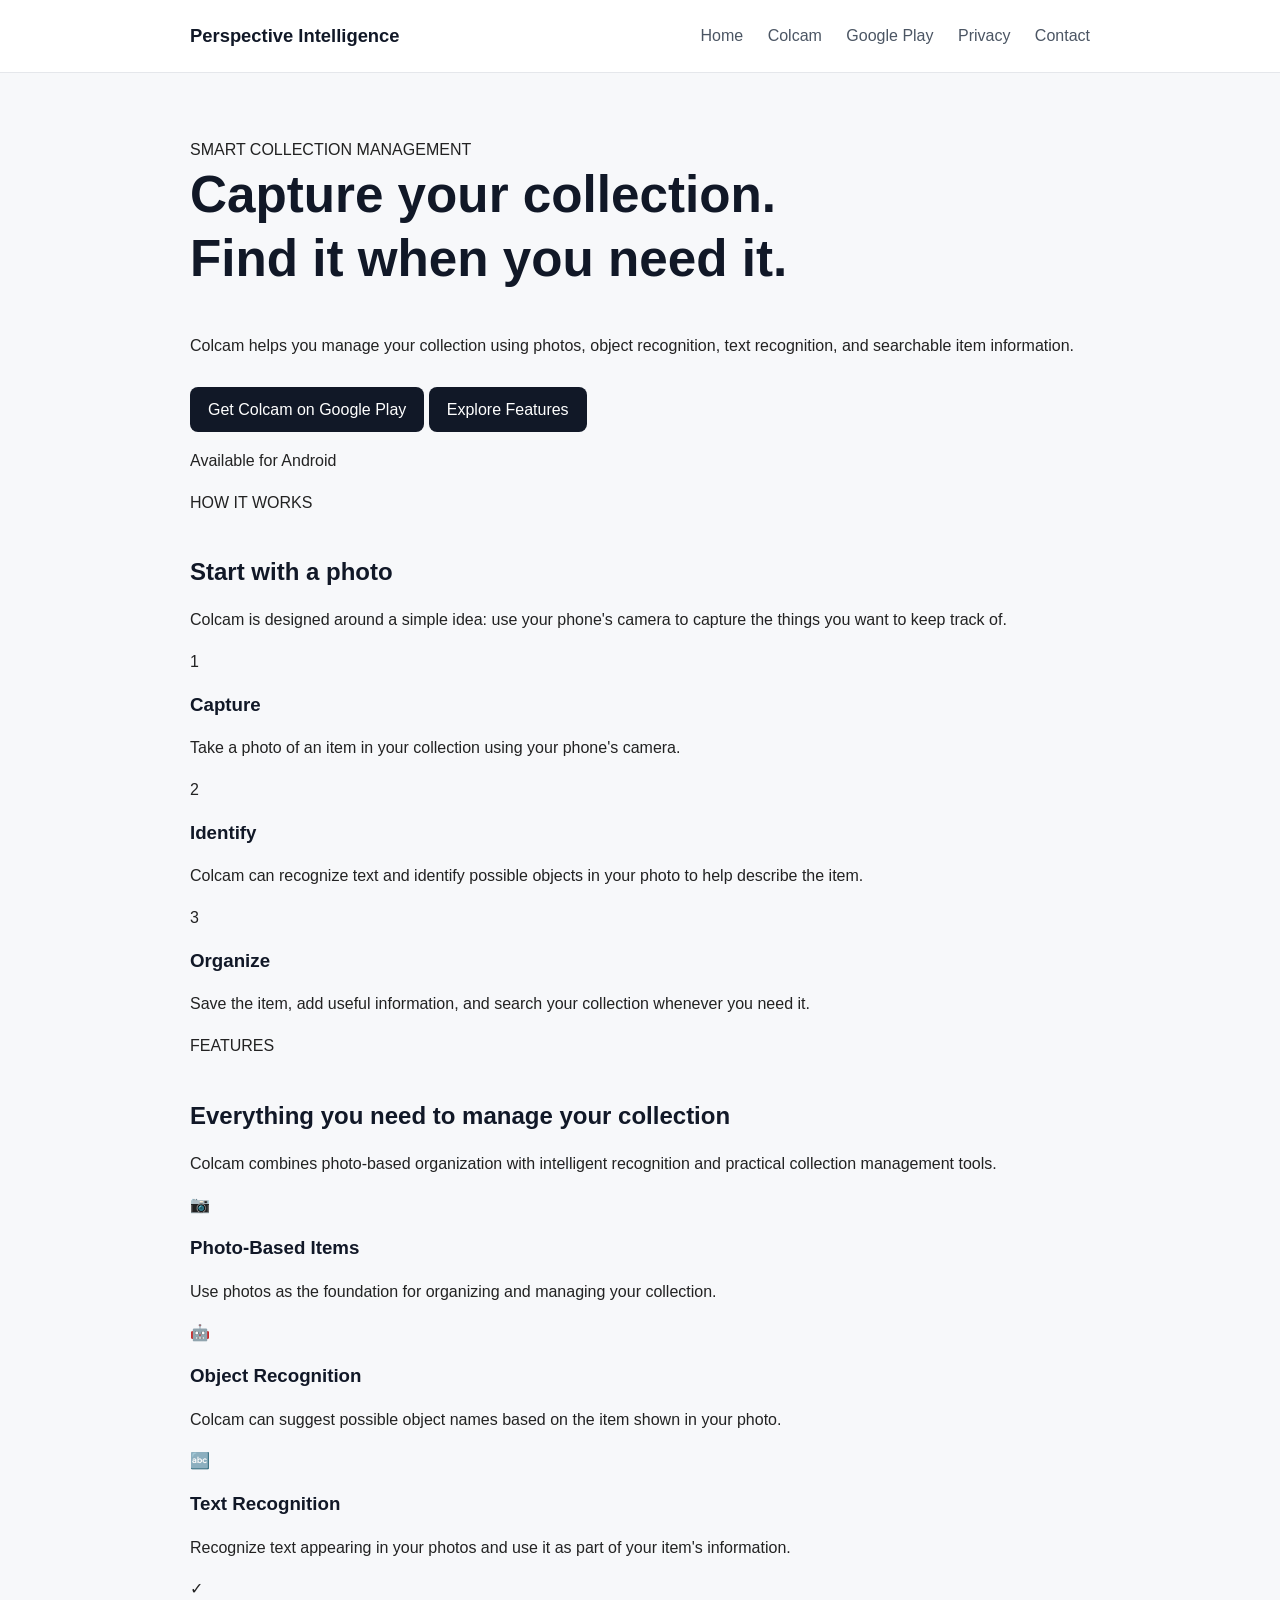
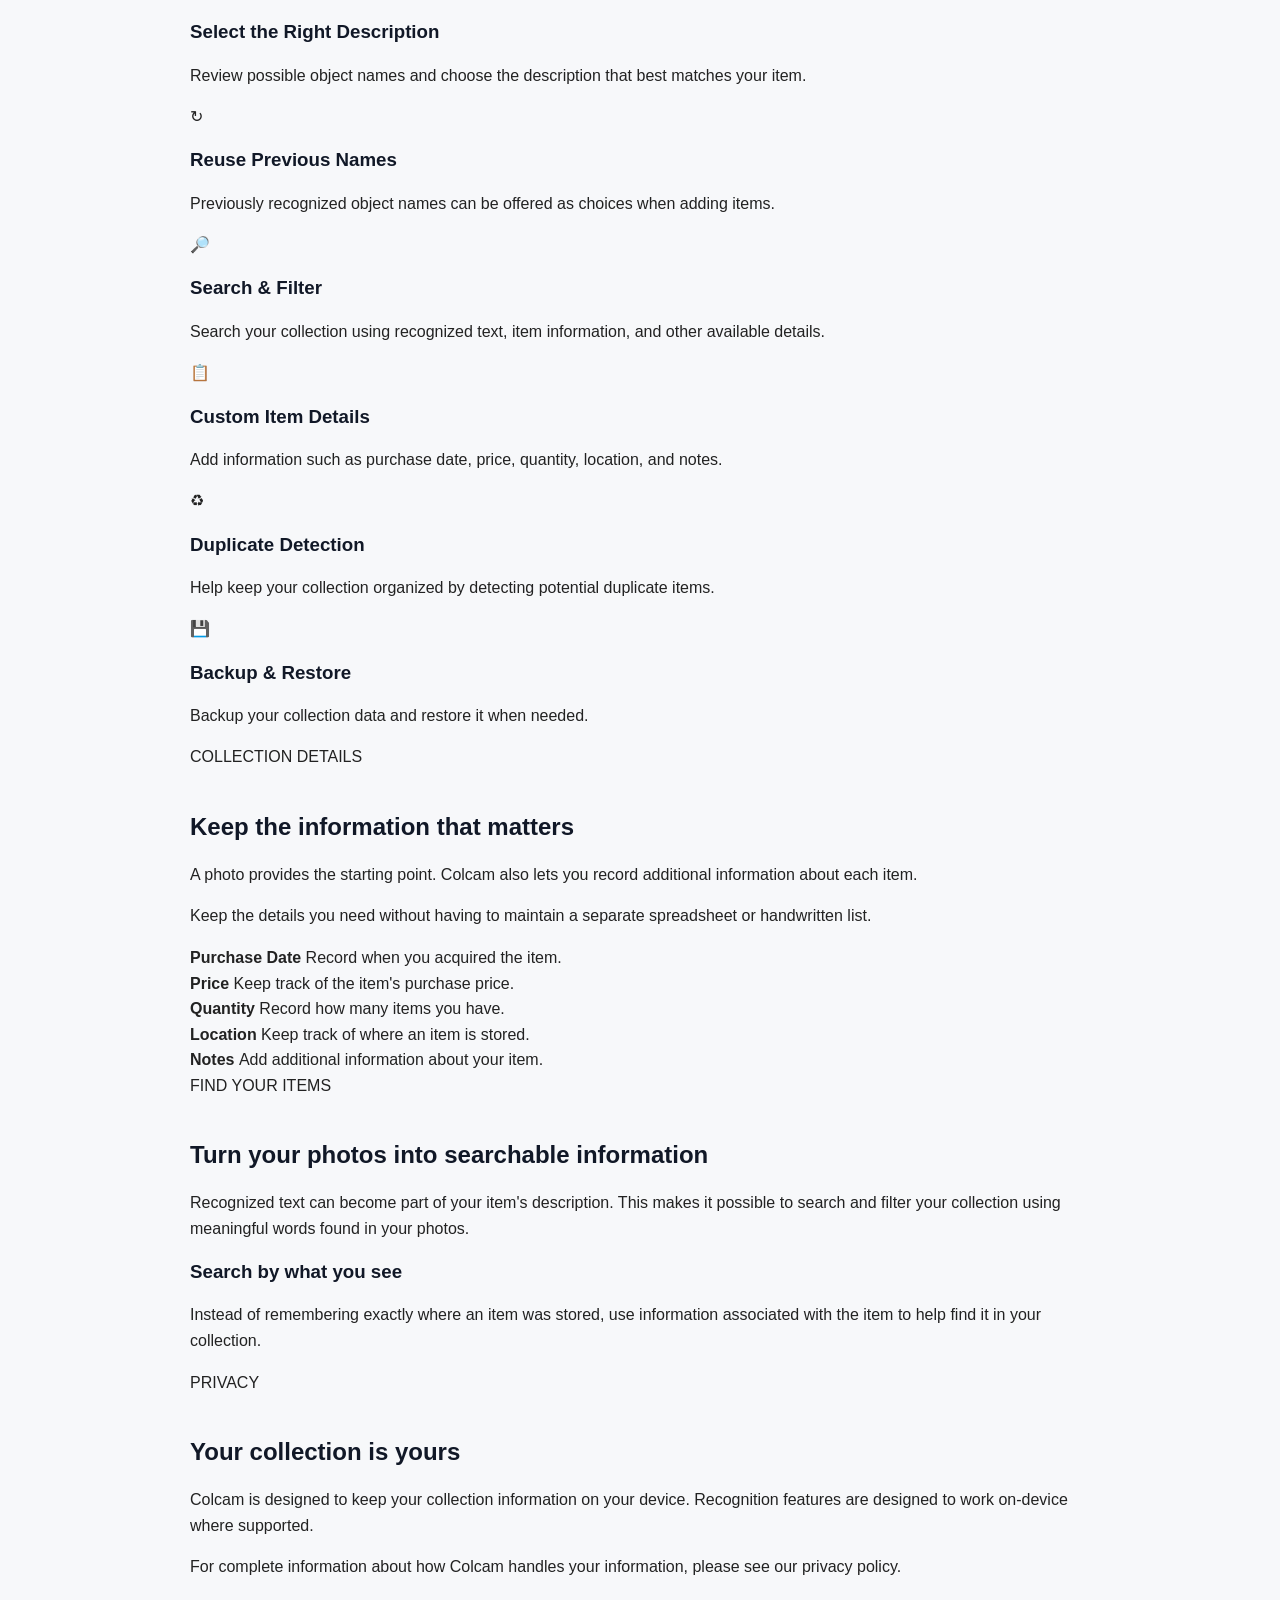
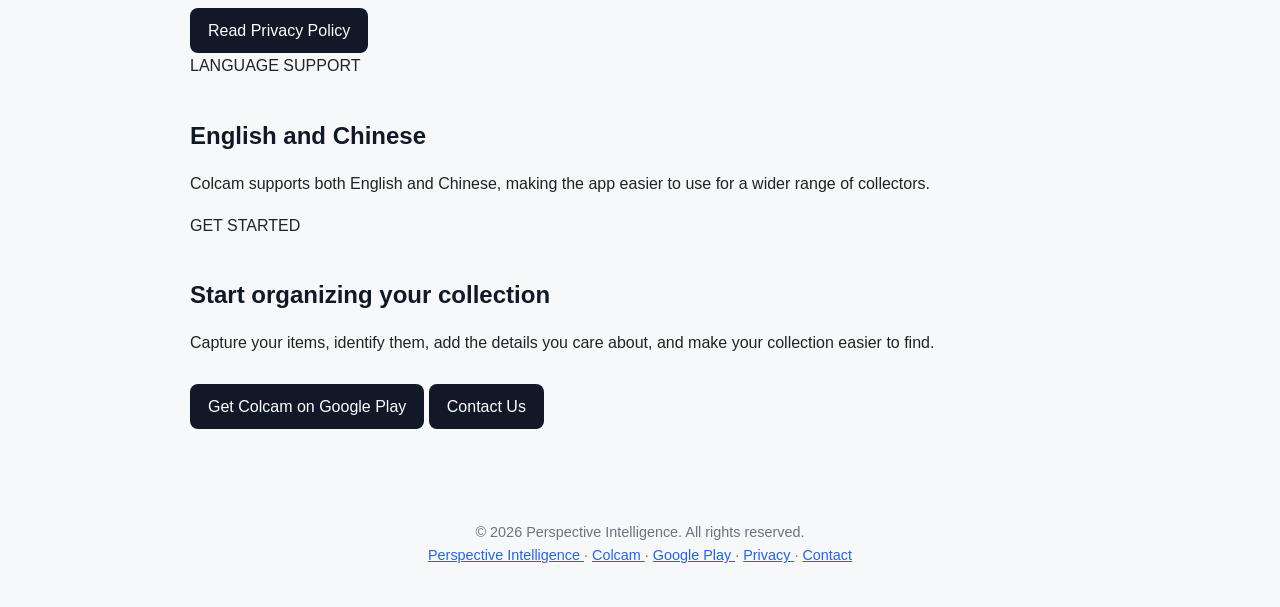
==== colcam.html @ 41403602 "Create colcam.html" ====
<!DOCTYPE html>
<html lang="en">
<head>
    <meta charset="UTF-8">
    <meta name="viewport" content="width=device-width, initial-scale=1.0">

    <meta name="description"
          content="Colcam is a smart collection management app that helps you capture, identify, organize, search, and manage items using photos.">

    <meta name="theme-color" content="#2563eb">

    <title>Colcam - Smart Collection Management</title>

    <link rel="stylesheet" href="style.css">
</head>

<body>

<header>
    <div class="container">

        <a class="logo" href="index.html">
            Perspective Intelligence
        </a>

        <nav>
            <a href="index.html">Home</a>

            <a href="colcam.html" class="active">
                Colcam
            </a>

            <a href="https://play.google.com/store/apps/details?id=com.pi.colcam"
               target="_blank"
               rel="noopener">
                Google Play
            </a>

            <a href="privacy.html">
                Privacy
            </a>

            <a href="mailto:zloongCompute@gmail.com">
                Contact
            </a>
        </nav>

    </div>
</header>


<main>

    <!-- =====================================================
         HERO
         ===================================================== -->

    <section class="colcam-hero">

        <div class="container">

            <span class="eyebrow">
                SMART COLLECTION MANAGEMENT
            </span>

            <h1>
                Capture your collection.<br>
                Find it when you need it.
            </h1>

            <p class="hero-text">
                Colcam helps you manage your collection using photos,
                object recognition, text recognition, and searchable
                item information.
            </p>

            <div class="hero-buttons">

                <a class="button"
                   href="https://play.google.com/store/apps/details?id=com.pi.colcam"
                   target="_blank"
                   rel="noopener">
                    Get Colcam on Google Play
                </a>

                <a class="button secondary"
                   href="#features">
                    Explore Features
                </a>

            </div>

            <p class="hero-note">
                Available for Android
            </p>

        </div>

    </section>


    <!-- =====================================================
         HOW IT WORKS
         ===================================================== -->

    <section class="section">

        <div class="container">

            <div class="section-heading">

                <span class="eyebrow">
                    HOW IT WORKS
                </span>

                <h2>
                    Start with a photo
                </h2>

                <p>
                    Colcam is designed around a simple idea:
                    use your phone's camera to capture the things
                    you want to keep track of.
                </p>

            </div>


            <div class="steps">

                <div class="feature-card">

                    <div class="feature-number">
                        1
                    </div>

                    <h3>
                        Capture
                    </h3>

                    <p>
                        Take a photo of an item in your collection
                        using your phone's camera.
                    </p>

                </div>


                <div class="feature-card">

                    <div class="feature-number">
                        2
                    </div>

                    <h3>
                        Identify
                    </h3>

                    <p>
                        Colcam can recognize text and identify possible
                        objects in your photo to help describe the item.
                    </p>

                </div>


                <div class="feature-card">

                    <div class="feature-number">
                        3
                    </div>

                    <h3>
                        Organize
                    </h3>

                    <p>
                        Save the item, add useful information, and
                        search your collection whenever you need it.
                    </p>

                </div>

            </div>

        </div>

    </section>


    <!-- =====================================================
         FEATURES
         ===================================================== -->

    <section class="section section-alt"
             id="features">

        <div class="container">

            <div class="section-heading">

                <span class="eyebrow">
                    FEATURES
                </span>

                <h2>
                    Everything you need to manage your collection
                </h2>

                <p>
                    Colcam combines photo-based organization with
                    intelligent recognition and practical collection
                    management tools.
                </p>

            </div>


            <div class="feature-grid">


                <div class="feature-card">

                    <div class="feature-icon">
                        📷
                    </div>

                    <h3>
                        Photo-Based Items
                    </h3>

                    <p>
                        Use photos as the foundation for organizing
                        and managing your collection.
                    </p>

                </div>


                <div class="feature-card">

                    <div class="feature-icon">
                        🤖
                    </div>

                    <h3>
                        Object Recognition
                    </h3>

                    <p>
                        Colcam can suggest possible object names
                        based on the item shown in your photo.
                    </p>

                </div>


                <div class="feature-card">

                    <div class="feature-icon">
                        🔤
                    </div>

                    <h3>
                        Text Recognition
                    </h3>

                    <p>
                        Recognize text appearing in your photos
                        and use it as part of your item's information.
                    </p>

                </div>


                <div class="feature-card">

                    <div class="feature-icon">
                        ✓
                    </div>

                    <h3>
                        Select the Right Description
                    </h3>

                    <p>
                        Review possible object names and choose the
                        description that best matches your item.
                    </p>

                </div>


                <div class="feature-card">

                    <div class="feature-icon">
                        ↻
                    </div>

                    <h3>
                        Reuse Previous Names
                    </h3>

                    <p>
                        Previously recognized object names can be
                        offered as choices when adding items.
                    </p>

                </div>


                <div class="feature-card">

                    <div class="feature-icon">
                        🔎
                    </div>

                    <h3>
                        Search & Filter
                    </h3>

                    <p>
                        Search your collection using recognized text,
                        item information, and other available details.
                    </p>

                </div>


                <div class="feature-card">

                    <div class="feature-icon">
                        📋
                    </div>

                    <h3>
                        Custom Item Details
                    </h3>

                    <p>
                        Add information such as purchase date,
                        price, quantity, location, and notes.
                    </p>

                </div>


                <div class="feature-card">

                    <div class="feature-icon">
                        ♻
                    </div>

                    <h3>
                        Duplicate Detection
                    </h3>

                    <p>
                        Help keep your collection organized by
                        detecting potential duplicate items.
                    </p>

                </div>


                <div class="feature-card">

                    <div class="feature-icon">
                        💾
                    </div>

                    <h3>
                        Backup & Restore
                    </h3>

                    <p>
                        Backup your collection data and restore it
                        when needed.
                    </p>

                </div>

            </div>

        </div>

    </section>


    <!-- =====================================================
         ITEM DETAILS
         ===================================================== -->

    <section class="section">

        <div class="container">

            <div class="details-layout">

                <div>

                    <span class="eyebrow">
                        COLLECTION DETAILS
                    </span>

                    <h2>
                        Keep the information that matters
                    </h2>

                    <p>
                        A photo provides the starting point.
                        Colcam also lets you record additional
                        information about each item.
                    </p>

                    <p>
                        Keep the details you need without having
                        to maintain a separate spreadsheet or
                        handwritten list.
                    </p>

                </div>


                <div class="details-list">


                    <div class="detail-item">

                        <strong>
                            Purchase Date
                        </strong>

                        <span>
                            Record when you acquired the item.
                        </span>

                    </div>


                    <div class="detail-item">

                        <strong>
                            Price
                        </strong>

                        <span>
                            Keep track of the item's purchase price.
                        </span>

                    </div>


                    <div class="detail-item">

                        <strong>
                            Quantity
                        </strong>

                        <span>
                            Record how many items you have.
                        </span>

                    </div>


                    <div class="detail-item">

                        <strong>
                            Location
                        </strong>

                        <span>
                            Keep track of where an item is stored.
                        </span>

                    </div>


                    <div class="detail-item">

                        <strong>
                            Notes
                        </strong>

                        <span>
                            Add additional information about your item.
                        </span>

                    </div>


                </div>

            </div>

        </div>

    </section>


    <!-- =====================================================
         SEARCH
         ===================================================== -->

    <section class="section section-alt">

        <div class="container">

            <div class="section-heading">

                <span class="eyebrow">
                    FIND YOUR ITEMS
                </span>

                <h2>
                    Turn your photos into searchable information
                </h2>

                <p>
                    Recognized text can become part of your item's
                    description. This makes it possible to search
                    and filter your collection using meaningful
                    words found in your photos.
                </p>

            </div>


            <div class="feature-card">

                <h3>
                    Search by what you see
                </h3>

                <p>
                    Instead of remembering exactly where an item
                    was stored, use information associated with
                    the item to help find it in your collection.
                </p>

            </div>

        </div>

    </section>


    <!-- =====================================================
         PRIVACY
         ===================================================== -->

    <section class="section">

        <div class="container">

            <div class="section-heading">

                <span class="eyebrow">
                    PRIVACY
                </span>

                <h2>
                    Your collection is yours
                </h2>

                <p>
                    Colcam is designed to keep your collection
                    information on your device. Recognition
                    features are designed to work on-device where
                    supported.
                </p>

                <p>
                    For complete information about how Colcam
                    handles your information, please see our
                    privacy policy.
                </p>

                <a class="button secondary"
                   href="privacy.html">
                    Read Privacy Policy
                </a>

            </div>

        </div>

    </section>


    <!-- =====================================================
         LANGUAGE SUPPORT
         ===================================================== -->

    <section class="section section-alt">

        <div class="container">

            <div class="section-heading">

                <span class="eyebrow">
                    LANGUAGE SUPPORT
                </span>

                <h2>
                    English and Chinese
                </h2>

                <p>
                    Colcam supports both English and Chinese,
                    making the app easier to use for a wider
                    range of collectors.
                </p>

            </div>

        </div>

    </section>


    <!-- =====================================================
         FINAL CTA
         ===================================================== -->

    <section class="cta">

        <div class="container">

            <span class="eyebrow">
                GET STARTED
            </span>

            <h2>
                Start organizing your collection
            </h2>

            <p>
                Capture your items, identify them, add the details
                you care about, and make your collection easier
                to find.
            </p>


            <div class="hero-buttons">

                <a class="button"
                   href="https://play.google.com/store/apps/details?id=com.pi.colcam"
                   target="_blank"
                   rel="noopener">
                    Get Colcam on Google Play
                </a>

                <a class="button secondary"
                   href="mailto:zloongCompute@gmail.com">
                    Contact Us
                </a>

            </div>

        </div>

    </section>

</main>


<footer>

    <div class="container">

        <div class="footer-content">

            <div>
                &copy; 2026 Perspective Intelligence.
                All rights reserved.
            </div>

            <div>

                <a href="index.html">
                    Perspective Intelligence
                </a>

                <span> · </span>

                <a href="colcam.html">
                    Colcam
                </a>

                <span> · </span>

                <a href="https://play.google.com/store/apps/details?id=com.pi.colcam"
                   target="_blank"
                   rel="noopener">
                    Google Play
                </a>

                <span> · </span>

                <a href="privacy.html">
                    Privacy
                </a>

                <span> · </span>

                <a href="mailto:zloongCompute@gmail.com">
                    Contact
                </a>

            </div>

        </div>

    </div>

</footer>

</body>
</html>
---- style.css ----
* {
  box-sizing: border-box;
}

body {
  margin: 0;
  font-family: -apple-system, BlinkMacSystemFont, "Segoe UI", Roboto, Arial, sans-serif;
  line-height: 1.6;
  color: #222;
  background: #f7f8fa;
}

.container {
  width: min(900px, calc(100% - 40px));
  margin: 0 auto;
}

header {
  background: #fff;
  border-bottom: 1px solid #e5e7eb;
}

header .container {
  min-height: 72px;
  display: flex;
  align-items: center;
  justify-content: space-between;
  gap: 20px;
}

.logo {
  color: #111827;
  font-weight: 700;
  text-decoration: none;
  font-size: 1.15rem;
}

nav a {
  color: #4b5563;
  text-decoration: none;
  margin-left: 20px;
}

nav a:hover {
  text-decoration: underline;
}

main {
  padding: 64px 0;
}

.hero {
  background: #fff;
  border-radius: 14px;
  padding: 48px;
  border: 1px solid #e5e7eb;
}

h1, h2, h3 {
  color: #111827;
  line-height: 1.25;
}

h1 {
  font-size: clamp(2rem, 5vw, 3.2rem);
  margin-top: 0;
}

h2 {
  margin-top: 42px;
}

.app-card {
  margin-top: 28px;
  padding: 28px;
  background: #f3f4f6;
  border-radius: 12px;
}

.button {
  display: inline-block;
  margin-top: 12px;
  padding: 10px 18px;
  border-radius: 8px;
  background: #111827;
  color: #fff;
  text-decoration: none;
}

.button:hover {
  opacity: 0.9;
}

footer {
  padding: 28px 0 40px;
  color: #6b7280;
  font-size: 0.9rem;
  text-align: center;
}

a {
  color: #2563eb;
}

ul {
  padding-left: 22px;
}

@media (max-width: 600px) {
  header .container {
    min-height: 64px;
  }

  nav a {
    margin-left: 12px;
  }

  .hero {
    padding: 28px 22px;
  }

  main {
    padding: 32px 0;
  }
}
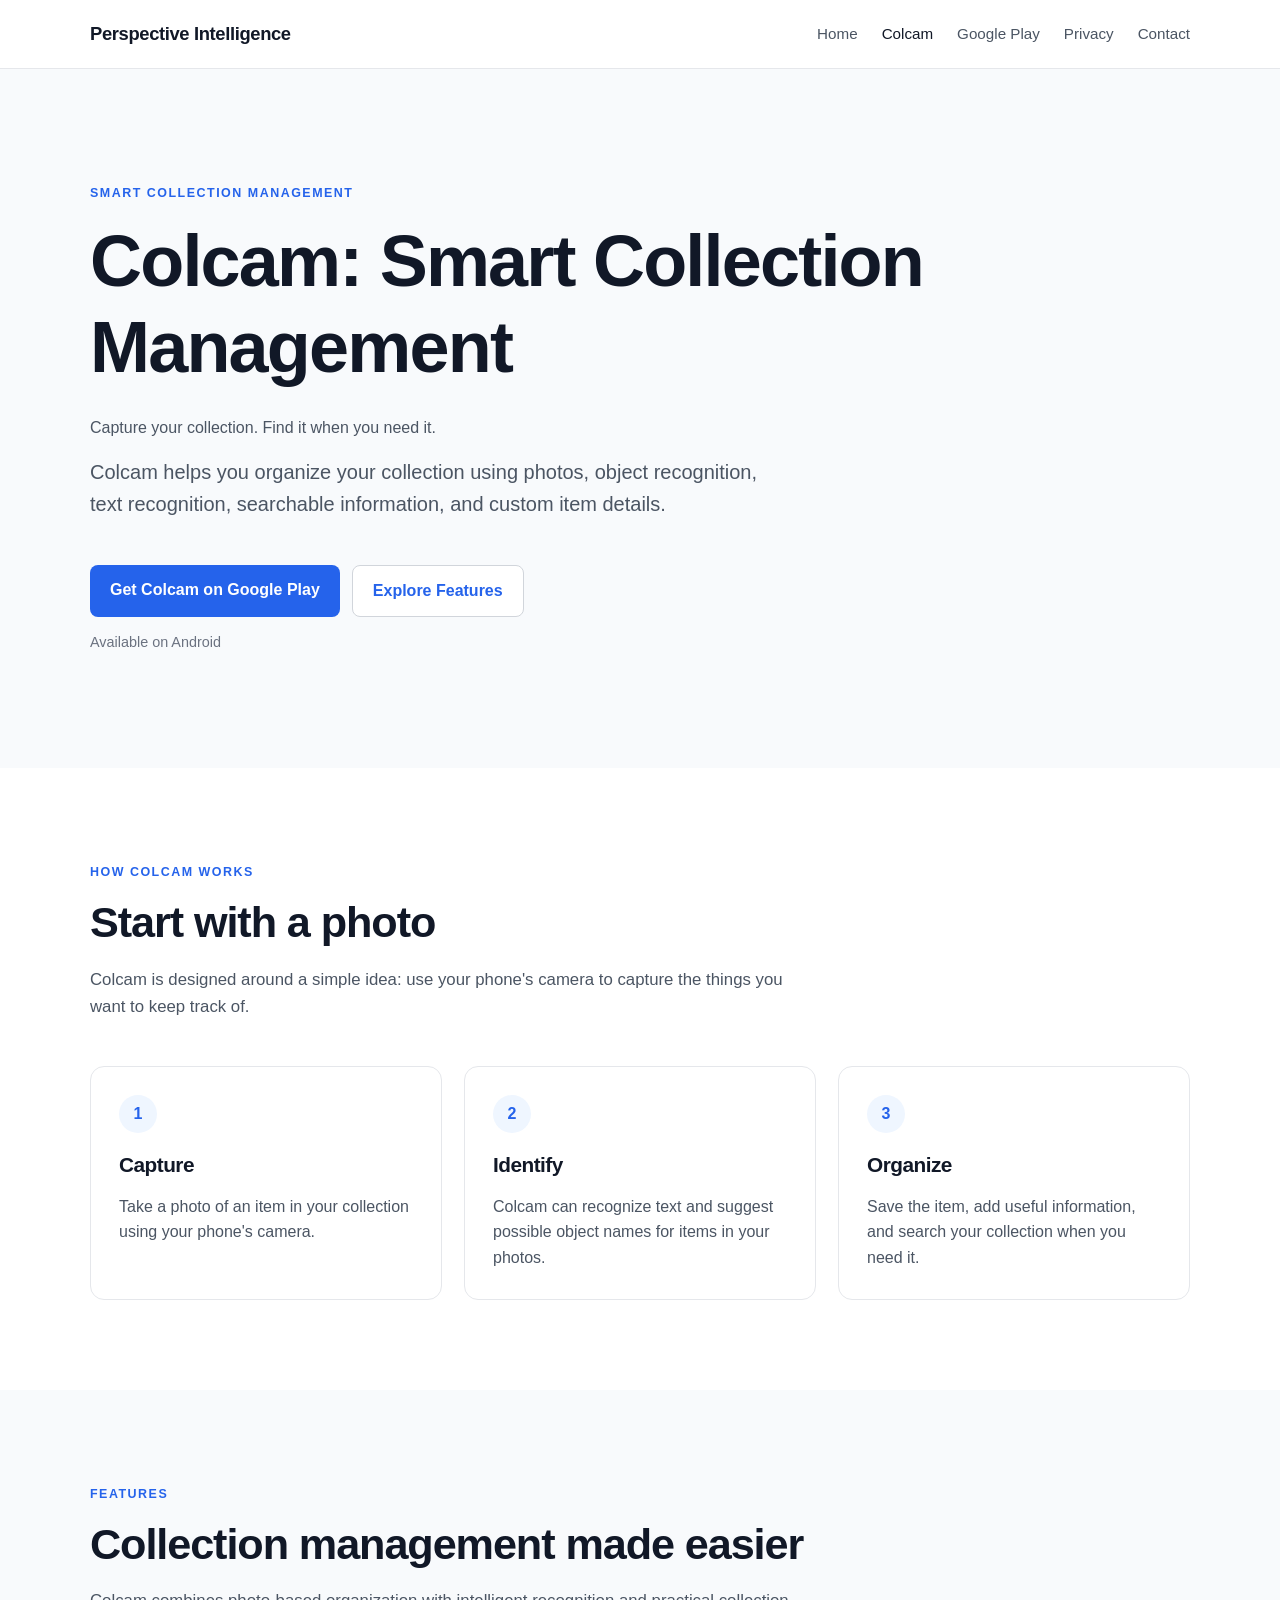
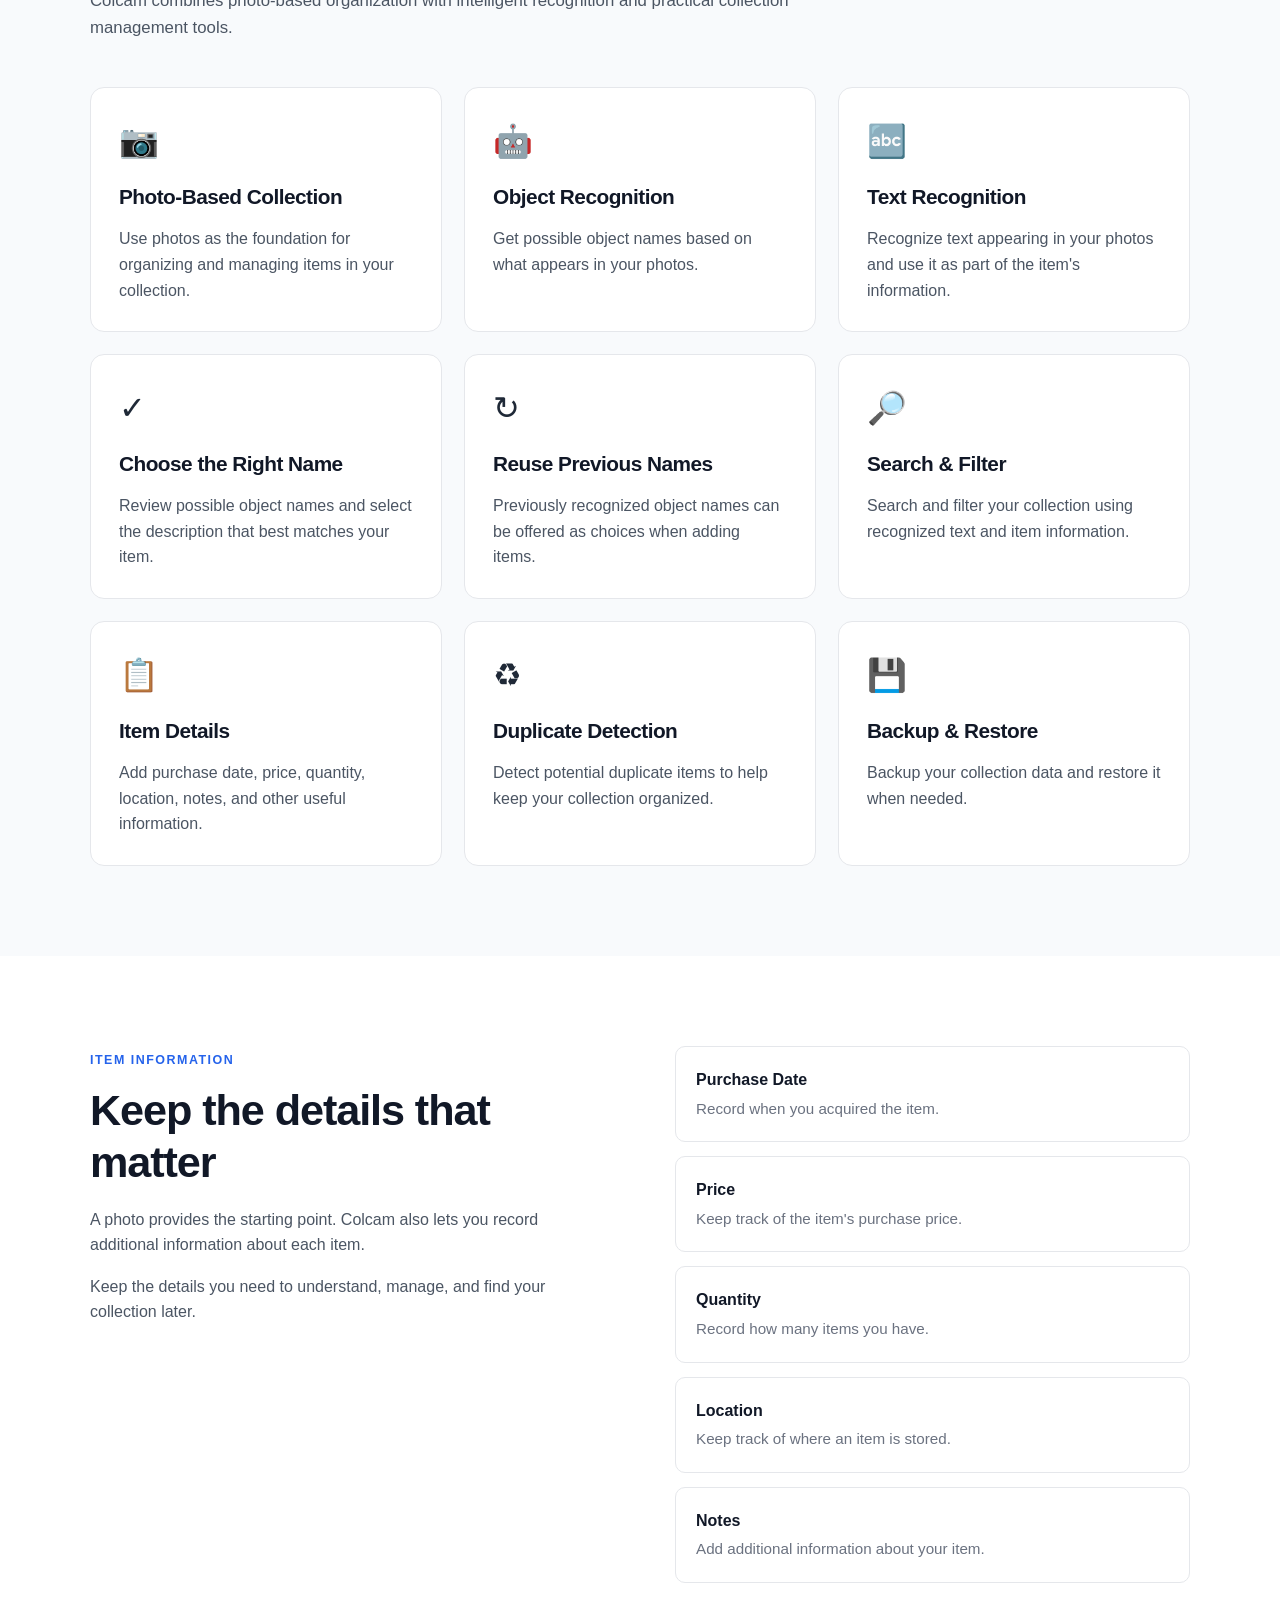
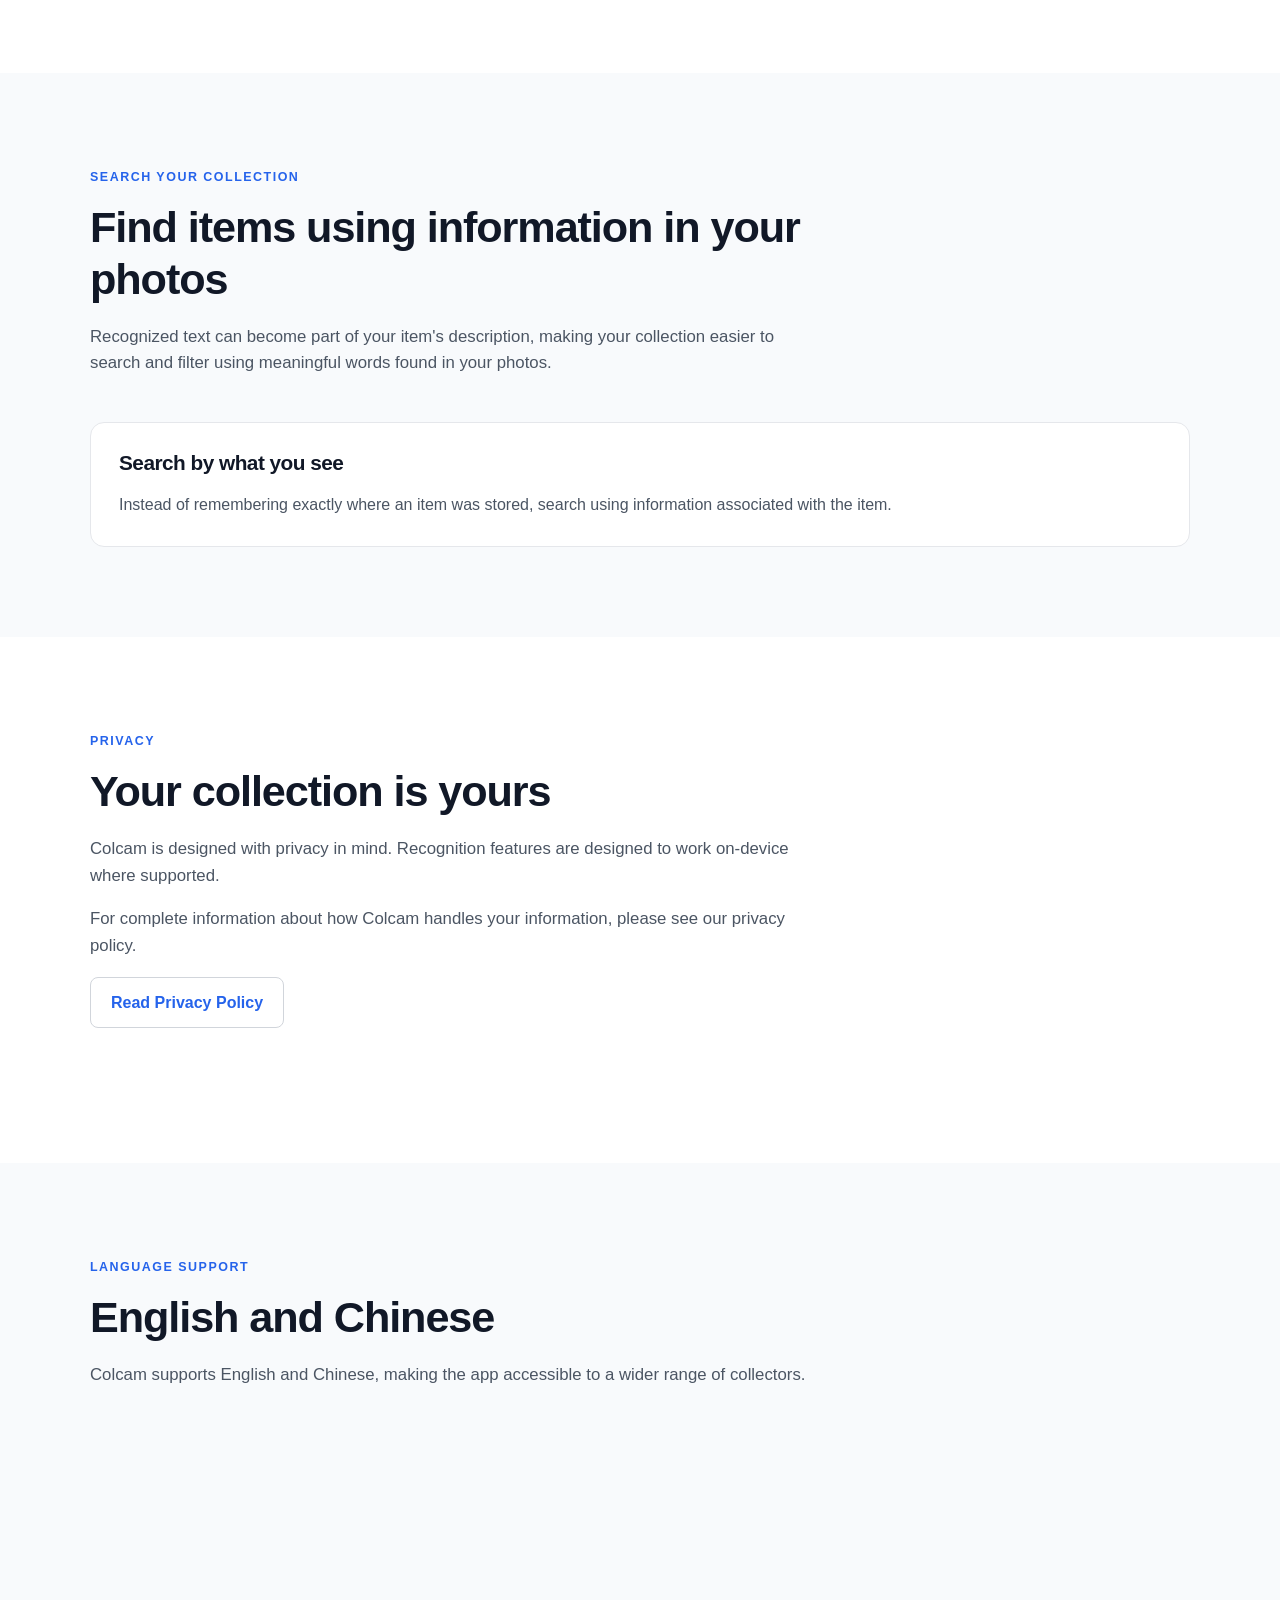
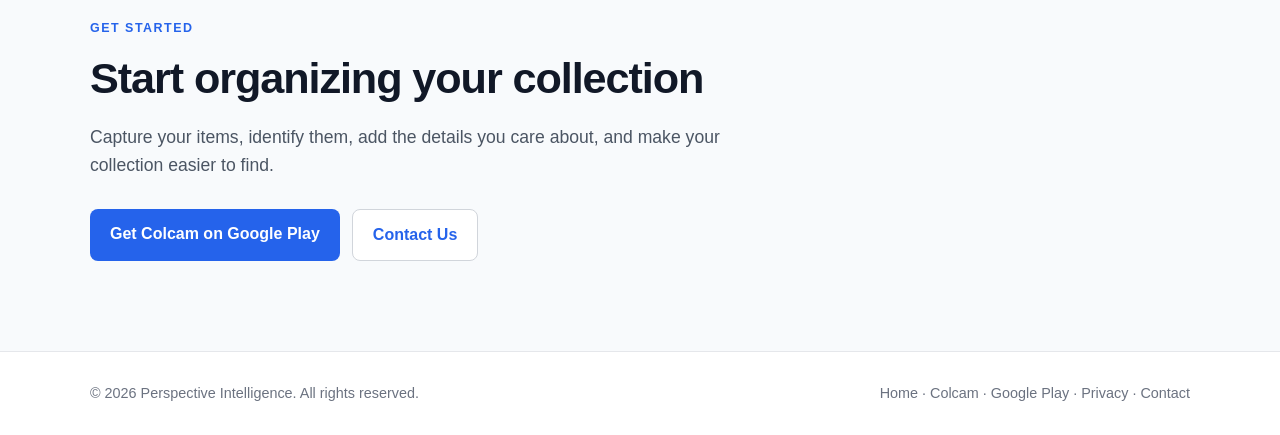
==== commit ee7e594d: "Update colcam.html for google search" ====
--- a/colcam.html
+++ b/colcam.html
@@ -2,16 +2,61 @@
 <html lang="en">
 <head>
     <meta charset="UTF-8">
-    <meta name="viewport" content="width=device-width, initial-scale=1.0">
+
+    <meta name="viewport"
+          content="width=device-width, initial-scale=1.0">
 
     <meta name="description"
-          content="Colcam is a smart collection management app that helps you capture, identify, organize, search, and manage items using photos.">
-
-    <meta name="theme-color" content="#2563eb">
-
-    <title>Colcam - Smart Collection Management</title>
-
-    <link rel="stylesheet" href="style.css">
+          content="Colcam is an Android collection management app that uses photos, object recognition, text recognition, search, and item details to help you organize your collection.">
+
+    <meta name="theme-color"
+          content="#2563eb">
+
+    <meta property="og:title"
+          content="Colcam - Smart Collection Management">
+
+    <meta property="og:description"
+          content="Organize your collection with photos, object recognition, text recognition, search, and custom item details.">
+
+    <meta property="og:type"
+          content="website">
+
+    <meta property="og:url"
+          content="https://picompute.github.io/colcam.html">
+
+    <meta property="og:image"
+          content="https://picompute.github.io/colcam-preview.png">
+
+    <title>Colcam - Collection Management App for Android</title>
+
+    <link rel="icon"
+          type="image/png"
+          href="favicon.png">
+
+    <link rel="stylesheet"
+          href="style.css">
+
+
+    <!-- Structured data -->
+
+    <script type="application/ld+json">
+    {
+        "@context": "https://schema.org",
+        "@type": "MobileApplication",
+        "name": "Colcam",
+        "operatingSystem": "Android",
+        "applicationCategory": "UtilitiesApplication",
+        "description": "Colcam is an Android collection management app that uses photos, object recognition, text recognition, search, and item details to help organize collections.",
+        "url": "https://picompute.github.io/colcam.html",
+        "downloadUrl": "https://play.google.com/store/apps/details?id=com.pi.colcam",
+        "author": {
+            "@type": "Organization",
+            "name": "Perspective Intelligence",
+            "url": "https://picompute.github.io/"
+        }
+    }
+    </script>
+
 </head>
 
 <body>
@@ -19,14 +64,19 @@
 <header>
     <div class="container">
 
-        <a class="logo" href="index.html">
+        <a class="logo"
+           href="index.html">
             Perspective Intelligence
         </a>
 
         <nav>
-            <a href="index.html">Home</a>
-
-            <a href="colcam.html" class="active">
+
+            <a href="index.html">
+                Home
+            </a>
+
+            <a href="colcam.html"
+               class="active">
                 Colcam
             </a>
 
@@ -43,6 +93,7 @@
             <a href="mailto:zloongCompute@gmail.com">
                 Contact
             </a>
+
         </nav>
 
     </div>
@@ -50,6 +101,7 @@
 
 
 <main>
+
 
     <!-- =====================================================
          HERO
@@ -64,14 +116,17 @@
             </span>
 
             <h1>
-                Capture your collection.<br>
-                Find it when you need it.
+                Colcam: Smart Collection Management
             </h1>
 
+            <p class="hero-tagline">
+                Capture your collection. Find it when you need it.
+            </p>
+
             <p class="hero-text">
-                Colcam helps you manage your collection using photos,
-                object recognition, text recognition, and searchable
-                item information.
+                Colcam helps you organize your collection using
+                photos, object recognition, text recognition,
+                searchable information, and custom item details.
             </p>
 
             <div class="hero-buttons">
@@ -91,7 +146,7 @@
             </div>
 
             <p class="hero-note">
-                Available for Android
+                Available on Android
             </p>
 
         </div>
@@ -110,7 +165,7 @@
             <div class="section-heading">
 
                 <span class="eyebrow">
-                    HOW IT WORKS
+                    HOW COLCAM WORKS
                 </span>
 
                 <h2>
@@ -157,8 +212,8 @@
                     </h3>
 
                     <p>
-                        Colcam can recognize text and identify possible
-                        objects in your photo to help describe the item.
+                        Colcam can recognize text and suggest
+                        possible object names for items in your photos.
                     </p>
 
                 </div>
@@ -175,8 +230,8 @@
                     </h3>
 
                     <p>
-                        Save the item, add useful information, and
-                        search your collection whenever you need it.
+                        Save the item, add useful information,
+                        and search your collection when you need it.
                     </p>
 
                 </div>
@@ -204,7 +259,7 @@
                 </span>
 
                 <h2>
-                    Everything you need to manage your collection
+                    Collection management made easier
                 </h2>
 
                 <p>
@@ -226,12 +281,12 @@
                     </div>
 
                     <h3>
-                        Photo-Based Items
+                        Photo-Based Collection
                     </h3>
 
                     <p>
                         Use photos as the foundation for organizing
-                        and managing your collection.
+                        and managing items in your collection.
                     </p>
 
                 </div>
@@ -248,8 +303,8 @@
                     </h3>
 
                     <p>
-                        Colcam can suggest possible object names
-                        based on the item shown in your photo.
+                        Get possible object names based on what
+                        appears in your photos.
                     </p>
 
                 </div>
@@ -267,7 +322,7 @@
 
                     <p>
                         Recognize text appearing in your photos
-                        and use it as part of your item's information.
+                        and use it as part of the item's information.
                     </p>
 
                 </div>
@@ -280,12 +335,12 @@
                     </div>
 
                     <h3>
-                        Select the Right Description
-                    </h3>
-
-                    <p>
-                        Review possible object names and choose the
-                        description that best matches your item.
+                        Choose the Right Name
+                    </h3>
+
+                    <p>
+                        Review possible object names and select
+                        the description that best matches your item.
                     </p>
 
                 </div>
@@ -320,8 +375,8 @@
                     </h3>
 
                     <p>
-                        Search your collection using recognized text,
-                        item information, and other available details.
+                        Search and filter your collection using
+                        recognized text and item information.
                     </p>
 
                 </div>
@@ -334,12 +389,12 @@
                     </div>
 
                     <h3>
-                        Custom Item Details
-                    </h3>
-
-                    <p>
-                        Add information such as purchase date,
-                        price, quantity, location, and notes.
+                        Item Details
+                    </h3>
+
+                    <p>
+                        Add purchase date, price, quantity,
+                        location, notes, and other useful information.
                     </p>
 
                 </div>
@@ -356,8 +411,8 @@
                     </h3>
 
                     <p>
-                        Help keep your collection organized by
-                        detecting potential duplicate items.
+                        Detect potential duplicate items to help
+                        keep your collection organized.
                     </p>
 
                 </div>
@@ -400,11 +455,11 @@
                 <div>
 
                     <span class="eyebrow">
-                        COLLECTION DETAILS
+                        ITEM INFORMATION
                     </span>
 
                     <h2>
-                        Keep the information that matters
+                        Keep the details that matter
                     </h2>
 
                     <p>
@@ -414,9 +469,8 @@
                     </p>
 
                     <p>
-                        Keep the details you need without having
-                        to maintain a separate spreadsheet or
-                        handwritten list.
+                        Keep the details you need to understand,
+                        manage, and find your collection later.
                     </p>
 
                 </div>
@@ -426,67 +480,42 @@
 
 
                     <div class="detail-item">
-
-                        <strong>
-                            Purchase Date
-                        </strong>
-
+                        <strong>Purchase Date</strong>
                         <span>
                             Record when you acquired the item.
                         </span>
-
                     </div>
 
 
                     <div class="detail-item">
-
-                        <strong>
-                            Price
-                        </strong>
-
+                        <strong>Price</strong>
                         <span>
                             Keep track of the item's purchase price.
                         </span>
-
                     </div>
 
 
                     <div class="detail-item">
-
-                        <strong>
-                            Quantity
-                        </strong>
-
+                        <strong>Quantity</strong>
                         <span>
                             Record how many items you have.
                         </span>
-
                     </div>
 
 
                     <div class="detail-item">
-
-                        <strong>
-                            Location
-                        </strong>
-
+                        <strong>Location</strong>
                         <span>
                             Keep track of where an item is stored.
                         </span>
-
                     </div>
 
 
                     <div class="detail-item">
-
-                        <strong>
-                            Notes
-                        </strong>
-
+                        <strong>Notes</strong>
                         <span>
                             Add additional information about your item.
                         </span>
-
                     </div>
 
 
@@ -510,18 +539,18 @@
             <div class="section-heading">
 
                 <span class="eyebrow">
-                    FIND YOUR ITEMS
+                    SEARCH YOUR COLLECTION
                 </span>
 
                 <h2>
-                    Turn your photos into searchable information
+                    Find items using information in your photos
                 </h2>
 
                 <p>
                     Recognized text can become part of your item's
-                    description. This makes it possible to search
-                    and filter your collection using meaningful
-                    words found in your photos.
+                    description, making your collection easier to
+                    search and filter using meaningful words found
+                    in your photos.
                 </p>
 
             </div>
@@ -535,8 +564,8 @@
 
                 <p>
                     Instead of remembering exactly where an item
-                    was stored, use information associated with
-                    the item to help find it in your collection.
+                    was stored, search using information associated
+                    with the item.
                 </p>
 
             </div>
@@ -565,10 +594,9 @@
                 </h2>
 
                 <p>
-                    Colcam is designed to keep your collection
-                    information on your device. Recognition
-                    features are designed to work on-device where
-                    supported.
+                    Colcam is designed with privacy in mind.
+                    Recognition features are designed to work
+                    on-device where supported.
                 </p>
 
                 <p>
@@ -608,8 +636,8 @@
                 </h2>
 
                 <p>
-                    Colcam supports both English and Chinese,
-                    making the app easier to use for a wider
+                    Colcam supports English and Chinese,
+                    making the app accessible to a wider
                     range of collectors.
                 </p>
 
@@ -621,7 +649,7 @@
 
 
     <!-- =====================================================
-         FINAL CTA
+         GET STARTED
          ===================================================== -->
 
     <section class="cta">
@@ -680,7 +708,7 @@
             <div>
 
                 <a href="index.html">
-                    Perspective Intelligence
+                    Home
                 </a>
 
                 <span> · </span>
--- a/style.css
+++ b/style.css
@@ -1,125 +1,440 @@
+/* =========================================================
+   Perspective Intelligence / Colcam
+   ========================================================= */
+
 * {
-  box-sizing: border-box;
+    box-sizing: border-box;
+}
+
+html {
+    scroll-behavior: smooth;
 }
 
 body {
-  margin: 0;
-  font-family: -apple-system, BlinkMacSystemFont, "Segoe UI", Roboto, Arial, sans-serif;
-  line-height: 1.6;
-  color: #222;
-  background: #f7f8fa;
+    margin: 0;
+    font-family: -apple-system, BlinkMacSystemFont, "Segoe UI",
+                 Roboto, Helvetica, Arial, sans-serif;
+    color: #1f2937;
+    background: #ffffff;
+    line-height: 1.6;
+}
+
+a {
+    color: #2563eb;
+    text-decoration: none;
+}
+
+a:hover {
+    text-decoration: underline;
 }
 
 .container {
-  width: min(900px, calc(100% - 40px));
-  margin: 0 auto;
-}
+    width: min(1100px, calc(100% - 40px));
+    margin: 0 auto;
+}
+
+
+/* =========================================================
+   Header
+   ========================================================= */
 
 header {
-  background: #fff;
-  border-bottom: 1px solid #e5e7eb;
+    background: #ffffff;
+    border-bottom: 1px solid #e5e7eb;
 }
 
 header .container {
-  min-height: 72px;
-  display: flex;
-  align-items: center;
-  justify-content: space-between;
-  gap: 20px;
+    min-height: 68px;
+    display: flex;
+    align-items: center;
+    justify-content: space-between;
+    gap: 30px;
 }
 
 .logo {
-  color: #111827;
-  font-weight: 700;
-  text-decoration: none;
-  font-size: 1.15rem;
+    color: #111827;
+    font-size: 1.15rem;
+    font-weight: 700;
+    letter-spacing: -0.02em;
+}
+
+.logo:hover {
+    text-decoration: none;
+}
+
+nav {
+    display: flex;
+    align-items: center;
+    gap: 24px;
 }
 
 nav a {
-  color: #4b5563;
-  text-decoration: none;
-  margin-left: 20px;
-}
-
-nav a:hover {
-  text-decoration: underline;
-}
-
-main {
-  padding: 64px 0;
-}
+    color: #4b5563;
+    font-size: 0.95rem;
+}
+
+nav a:hover,
+nav a.active {
+    color: #111827;
+    text-decoration: none;
+}
+
+
+/* =========================================================
+   General typography
+   ========================================================= */
+
+h1,
+h2,
+h3 {
+    color: #111827;
+    line-height: 1.2;
+    letter-spacing: -0.025em;
+}
+
+h1 {
+    font-size: clamp(2.5rem, 6vw, 4.5rem);
+    margin: 0 0 24px;
+}
+
+h2 {
+    font-size: clamp(1.8rem, 4vw, 2.7rem);
+    margin: 0 0 18px;
+}
+
+h3 {
+    font-size: 1.3rem;
+    margin: 0 0 10px;
+}
+
+p {
+    color: #4b5563;
+}
+
+.eyebrow {
+    display: inline-block;
+    margin-bottom: 14px;
+    font-size: 0.78rem;
+    font-weight: 700;
+    letter-spacing: 0.12em;
+    text-transform: uppercase;
+    color: #2563eb;
+}
+
+
+/* =========================================================
+   Buttons
+   ========================================================= */
+
+.button {
+    display: inline-block;
+    padding: 12px 20px;
+    border-radius: 8px;
+    background: #2563eb;
+    color: #ffffff;
+    font-weight: 600;
+    text-decoration: none;
+    transition: transform 0.15s ease,
+                box-shadow 0.15s ease;
+}
+
+.button:hover {
+    color: #ffffff;
+    text-decoration: none;
+    transform: translateY(-1px);
+    box-shadow: 0 5px 15px rgba(0, 0, 0, 0.12);
+}
+
+.button.secondary {
+    background: #ffffff;
+    color: #2563eb;
+    border: 1px solid #d1d5db;
+}
+
+
+/* =========================================================
+   Company homepage
+   ========================================================= */
 
 .hero {
-  background: #fff;
-  border-radius: 14px;
-  padding: 48px;
-  border: 1px solid #e5e7eb;
-}
-
-h1, h2, h3 {
-  color: #111827;
-  line-height: 1.25;
-}
-
-h1 {
-  font-size: clamp(2rem, 5vw, 3.2rem);
-  margin-top: 0;
-}
-
-h2 {
-  margin-top: 42px;
+    padding: 100px 0 90px;
+}
+
+.hero-text {
+    max-width: 720px;
+    font-size: 1.2rem;
+    margin: 0 0 45px;
 }
 
 .app-card {
-  margin-top: 28px;
-  padding: 28px;
-  background: #f3f4f6;
-  border-radius: 12px;
-}
-
-.button {
-  display: inline-block;
-  margin-top: 12px;
-  padding: 10px 18px;
-  border-radius: 8px;
-  background: #111827;
-  color: #fff;
-  text-decoration: none;
-}
-
-.button:hover {
-  opacity: 0.9;
-}
+    padding: 36px;
+    margin: 20px 0 70px;
+    border: 1px solid #e5e7eb;
+    border-radius: 16px;
+    background: #f8fafc;
+}
+
+.app-card p {
+    max-width: 750px;
+}
+
+.app-card .button {
+    margin-top: 12px;
+}
+
+.company-section {
+    max-width: 760px;
+    margin-bottom: 60px;
+}
+
+.company-section p {
+    font-size: 1.05rem;
+}
+
+
+/* =========================================================
+   Colcam hero
+   ========================================================= */
+
+.colcam-hero {
+    padding: 110px 0 100px;
+    background: #f8fafc;
+}
+
+.colcam-hero .hero-text {
+    max-width: 700px;
+    font-size: 1.25rem;
+}
+
+.hero-buttons {
+    display: flex;
+    flex-wrap: wrap;
+    gap: 12px;
+    margin-top: 30px;
+}
+
+.hero-note {
+    margin-top: 14px;
+    font-size: 0.9rem;
+    color: #6b7280;
+}
+
+/* =========================================================
+   Sections
+   ========================================================= */
+
+.section {
+    padding: 90px 0;
+}
+
+.section-alt {
+    background: #f8fafc;
+}
+
+.section-heading {
+    max-width: 720px;
+    margin-bottom: 45px;
+}
+
+.section-heading p {
+    font-size: 1.05rem;
+}
+
+
+/* =========================================================
+   Feature cards
+   ========================================================= */
+
+.steps {
+    display: grid;
+    grid-template-columns: repeat(3, 1fr);
+    gap: 22px;
+}
+
+.feature-grid {
+    display: grid;
+    grid-template-columns: repeat(3, 1fr);
+    gap: 22px;
+}
+
+.feature-card {
+    padding: 28px;
+    background: #ffffff;
+    border: 1px solid #e5e7eb;
+    border-radius: 14px;
+}
+
+.section-alt .feature-card {
+    background: #ffffff;
+}
+
+.feature-card p {
+    margin-bottom: 0;
+}
+
+.feature-number {
+    display: flex;
+    align-items: center;
+    justify-content: center;
+    width: 38px;
+    height: 38px;
+    margin-bottom: 20px;
+    border-radius: 50%;
+    background: #eff6ff;
+    color: #2563eb;
+    font-weight: 700;
+}
+
+.feature-icon {
+    font-size: 2rem;
+    margin-bottom: 18px;
+}
+
+
+/* =========================================================
+   Collection details
+   ========================================================= */
+
+.details-layout {
+    display: grid;
+    grid-template-columns: 1fr 1fr;
+    gap: 70px;
+    align-items: start;
+}
+
+.details-list {
+    display: flex;
+    flex-direction: column;
+    gap: 14px;
+}
+
+.detail-item {
+    padding: 20px;
+    border: 1px solid #e5e7eb;
+    border-radius: 10px;
+    background: #ffffff;
+}
+
+.detail-item strong {
+    display: block;
+    color: #111827;
+    margin-bottom: 3px;
+}
+
+.detail-item span {
+    color: #6b7280;
+    font-size: 0.95rem;
+}
+
+
+/* =========================================================
+   CTA
+   ========================================================= */
+
+
+.cta {
+    padding: 90px 0;
+    text-align: left;
+    background: #f8fafc;
+}
+
+.cta p {
+    max-width: 650px;
+    margin: 0;
+    font-size: 1.1rem;
+}
+
+
+/* =========================================================
+   Footer
+   ========================================================= */
 
 footer {
-  padding: 28px 0 40px;
-  color: #6b7280;
-  font-size: 0.9rem;
-  text-align: center;
-}
-
-a {
-  color: #2563eb;
-}
-
-ul {
-  padding-left: 22px;
-}
-
-@media (max-width: 600px) {
-  header .container {
-    min-height: 64px;
-  }
-
-  nav a {
-    margin-left: 12px;
-  }
-
-  .hero {
-    padding: 28px 22px;
-  }
-
-  main {
-    padding: 32px 0;
-  }
-}
+    border-top: 1px solid #e5e7eb;
+    padding: 30px 0;
+    font-size: 0.9rem;
+    color: #6b7280;
+}
+
+.footer-content {
+    display: flex;
+    justify-content: space-between;
+    gap: 20px;
+    flex-wrap: wrap;
+}
+
+footer a {
+    color: #6b7280;
+}
+
+
+/* =========================================================
+   Mobile
+   ========================================================= */
+
+@media (max-width: 800px) {
+
+    header .container {
+        padding: 15px 0;
+        align-items: flex-start;
+        flex-direction: column;
+        gap: 12px;
+    }
+
+    nav {
+        width: 100%;
+        gap: 16px;
+        flex-wrap: wrap;
+    }
+
+    .hero {
+        padding: 70px 0 60px;
+    }
+
+    .colcam-hero {
+        padding: 75px 0 70px;
+    }
+
+    .section {
+        padding: 65px 0;
+    }
+
+    .steps,
+    .feature-grid {
+        grid-template-columns: 1fr;
+    }
+
+    .details-layout {
+        grid-template-columns: 1fr;
+        gap: 40px;
+    }
+}
+
+
+@media (max-width: 500px) {
+
+    .container {
+        width: min(100% - 28px, 1100px);
+    }
+
+    h1 {
+        font-size: 2.6rem;
+    }
+
+    .hero-text {
+        font-size: 1.05rem;
+    }
+
+    .app-card {
+        padding: 25px;
+    }
+
+    .button {
+        width: 100%;
+        text-align: center;
+    }
+
+    .hero-buttons {
+        flex-direction: column;
+    }
+}
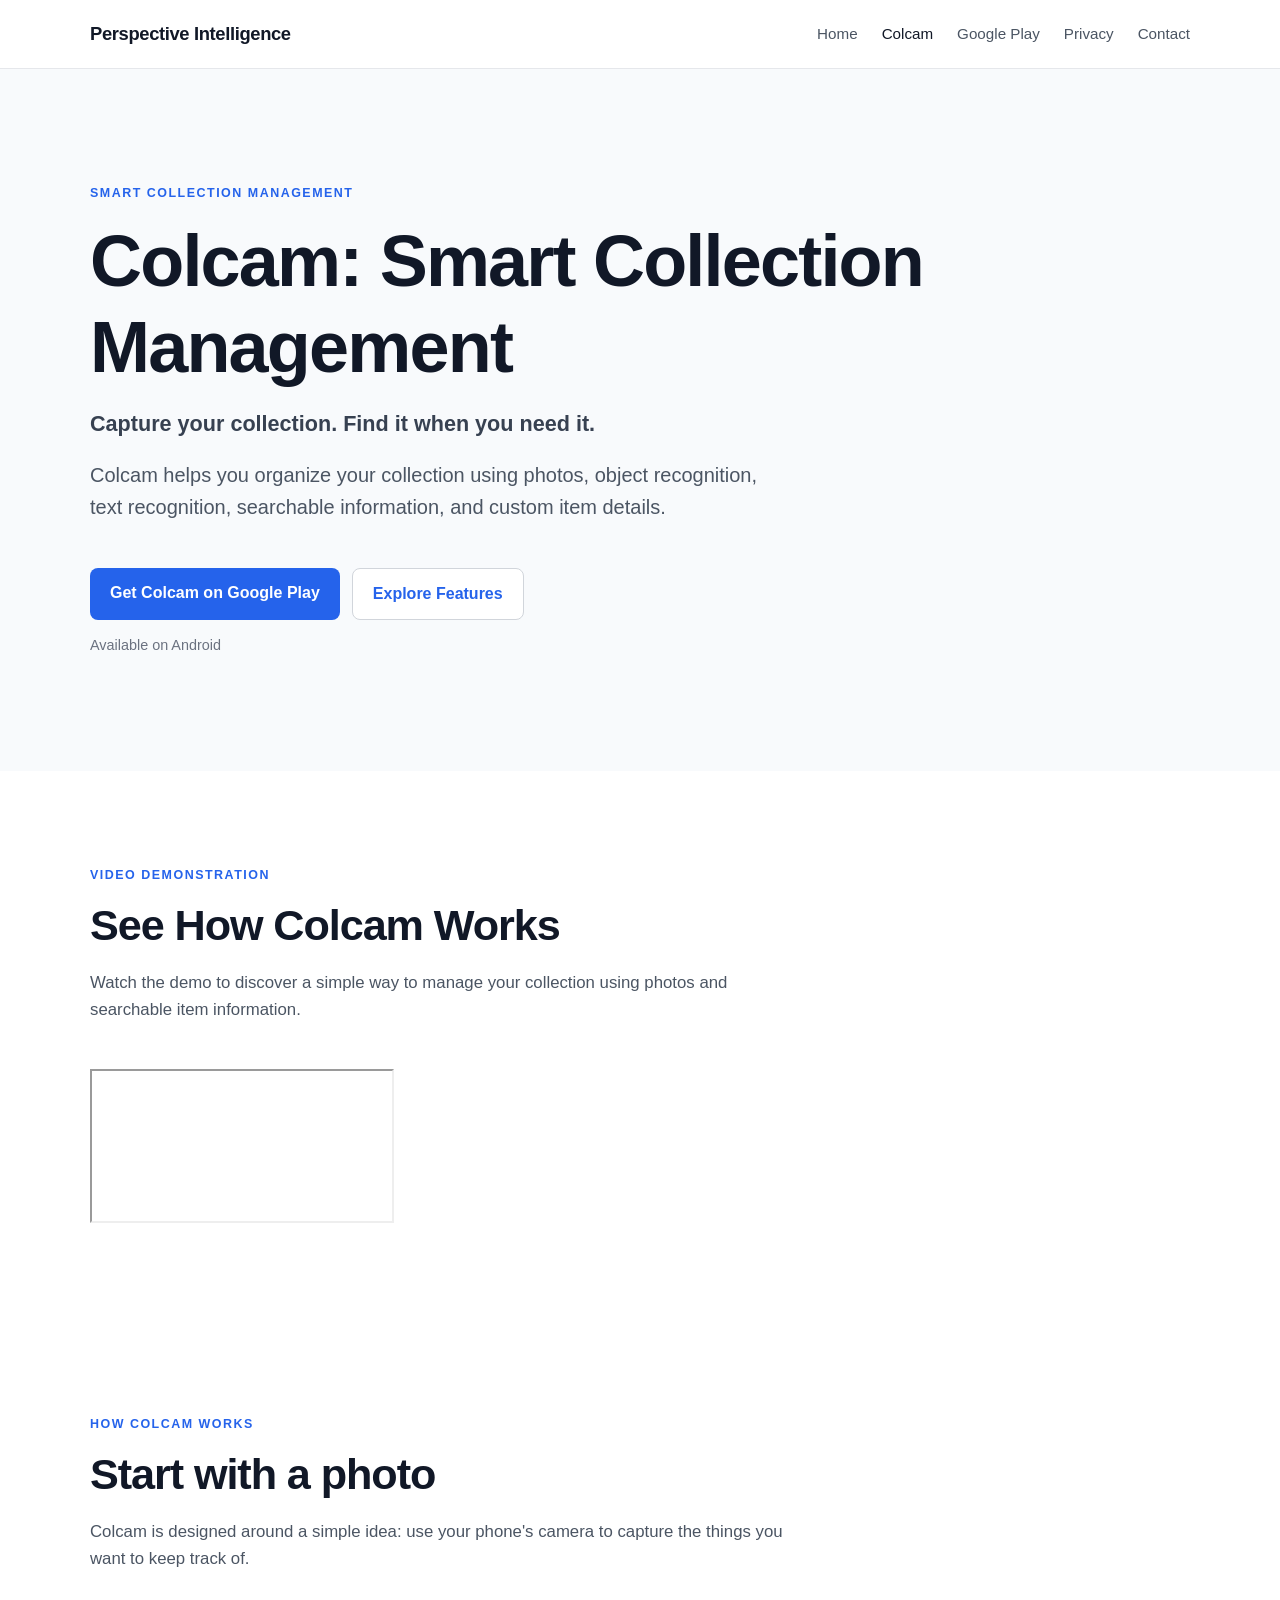
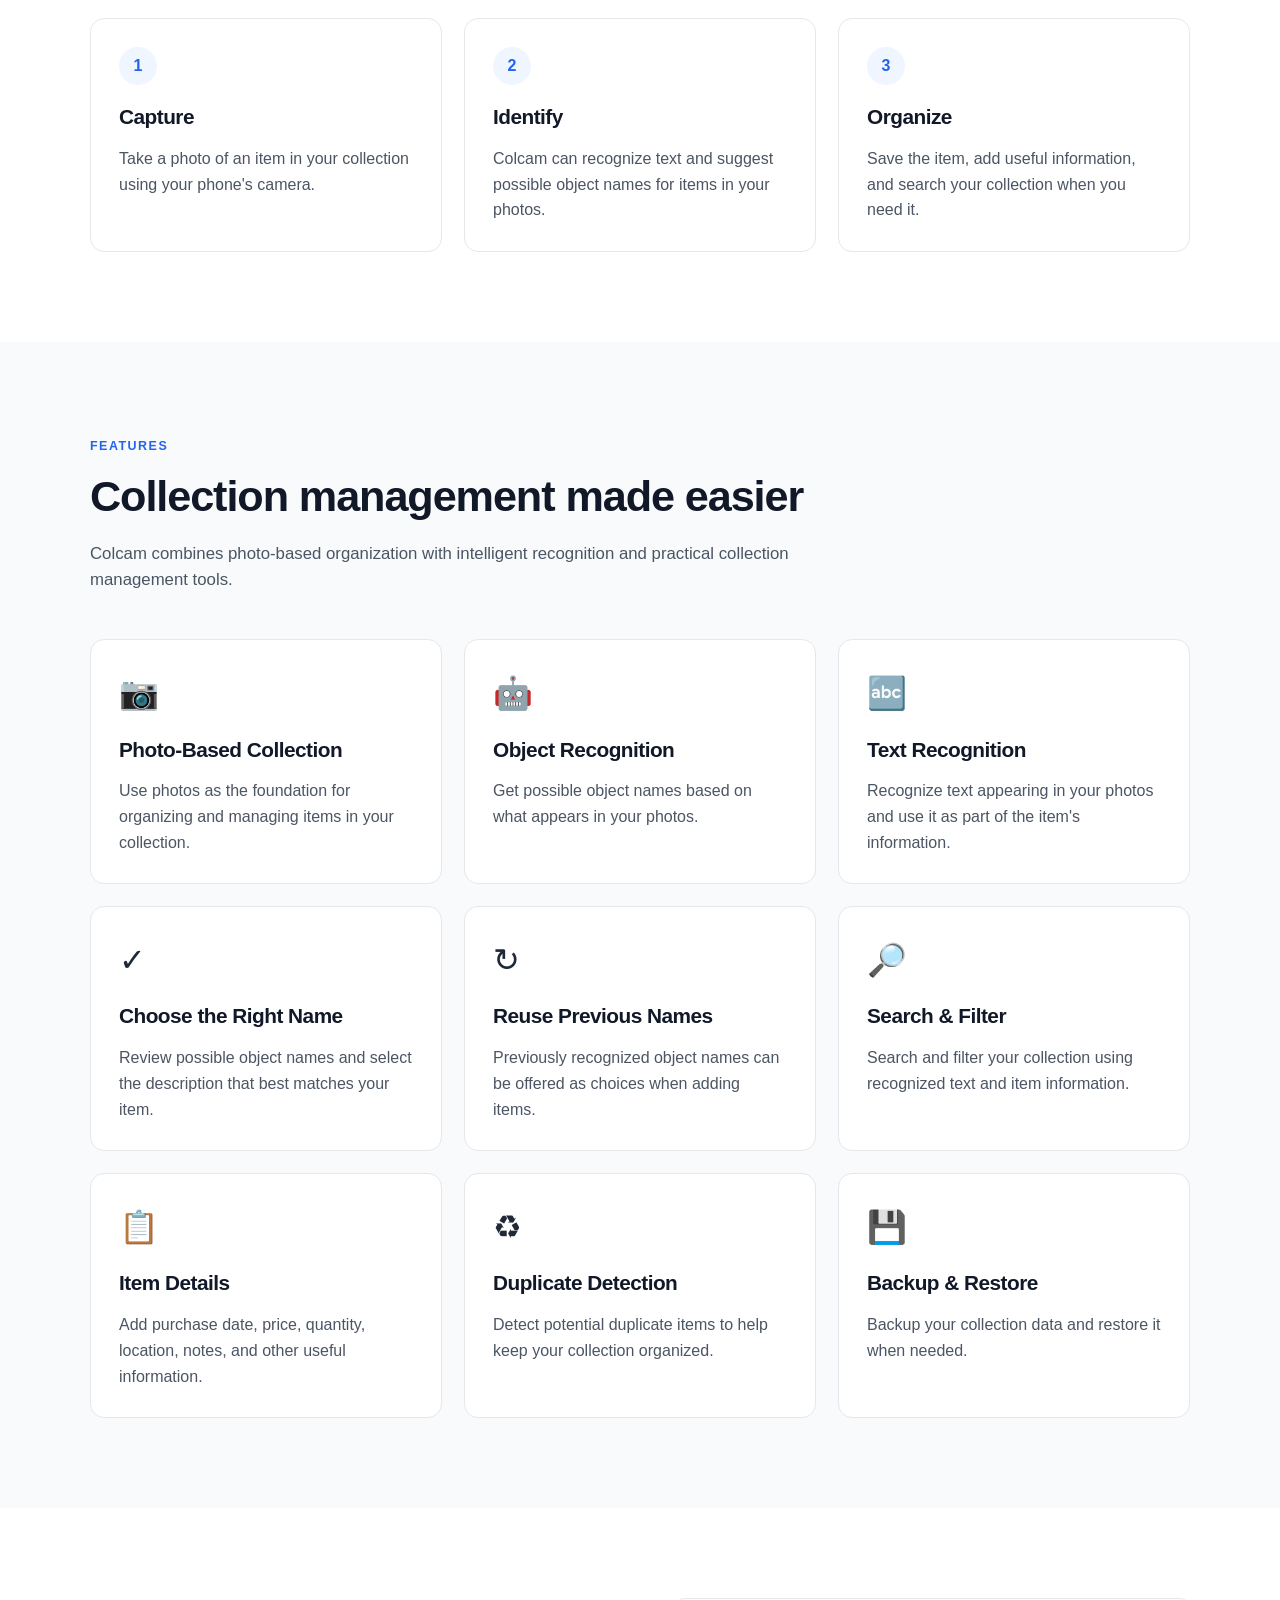
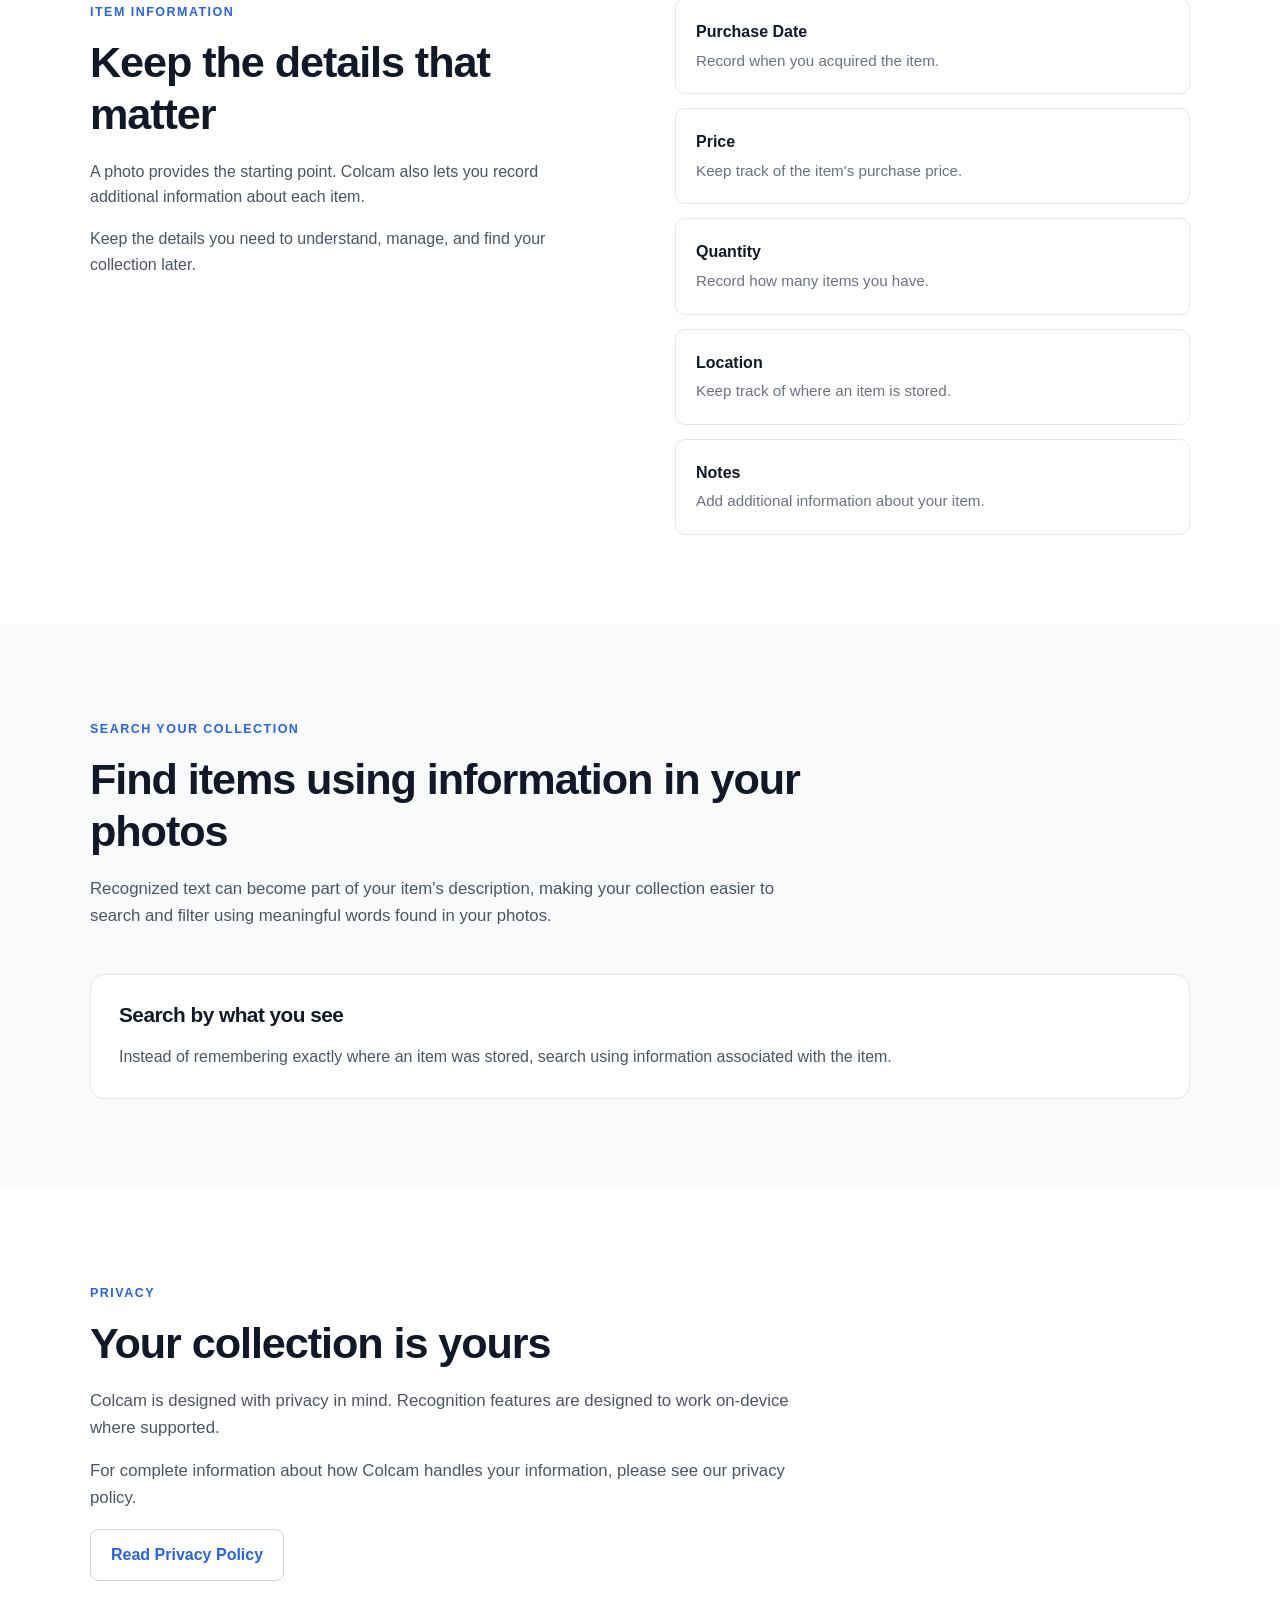
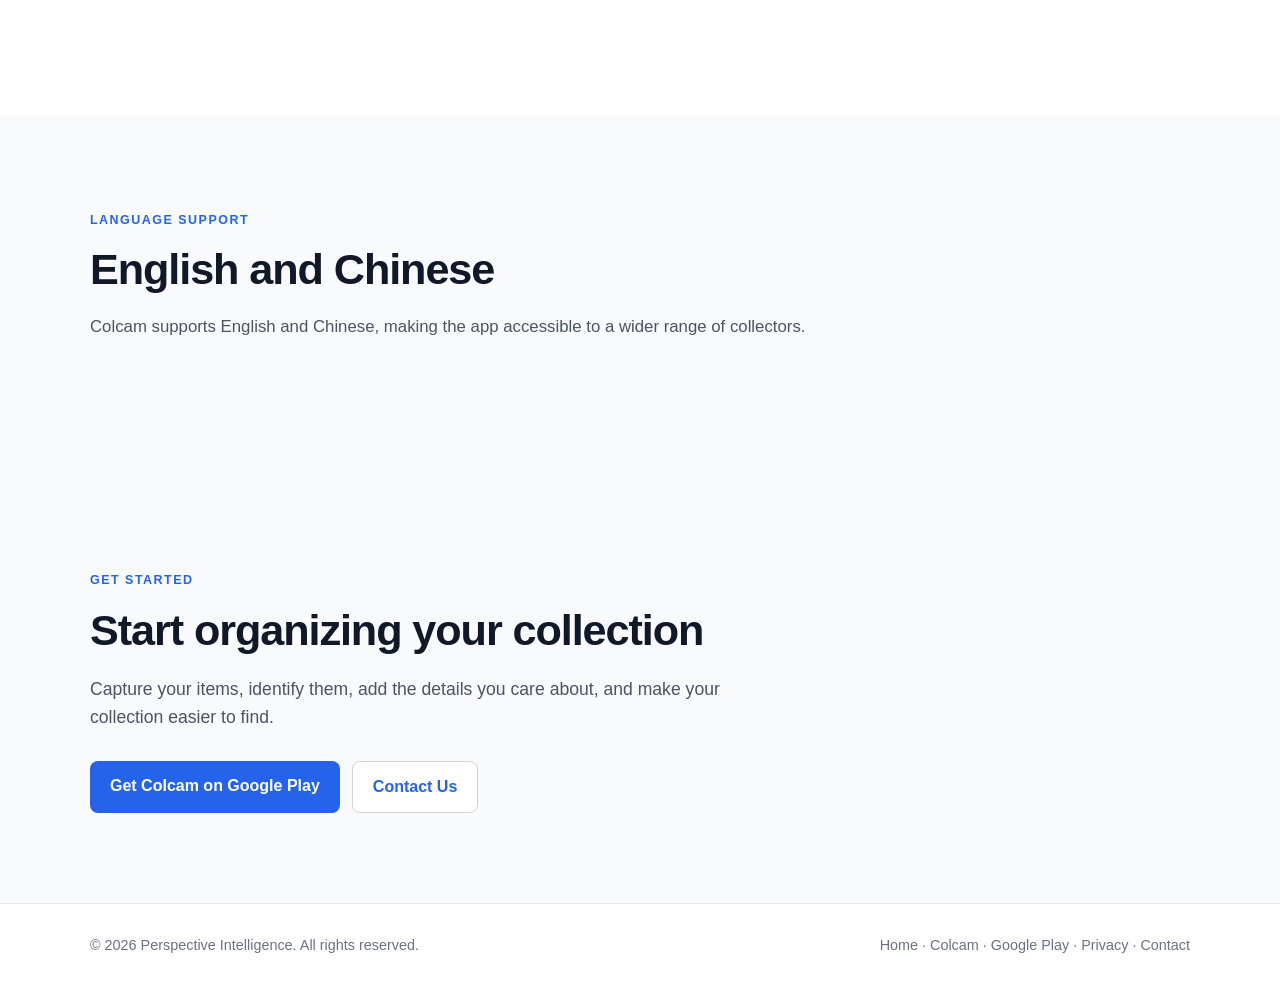
==== commit e7476666: "Update colcam.html for showing Youtube video." ====
--- a/colcam.html
+++ b/colcam.html
@@ -153,6 +153,33 @@
 
     </section>
 
+<!-- COLCAM DEMO VIDEO -->
+<section class="section">
+    <div class="container">
+        <div class="section-heading">
+            <span class="eyebrow">VIDEO DEMONSTRATION</span>
+            <h2>See How Colcam Works</h2>
+            <p>
+                Watch the demo to discover a simple way
+                to manage your collection using photos
+                and searchable item information.
+            </p>
+        </div>
+
+        <div class="video-wrapper">
+            <iframe
+                src="https://www.youtube.com/embed/Zmk1vkV8cvA"
+                title="Colcam app demonstration"
+                allow="accelerometer; autoplay; clipboard-write;
+                       encrypted-media; gyroscope; picture-in-picture;
+                       web-share"
+                referrerpolicy="strict-origin-when-cross-origin"
+                allowfullscreen>
+            </iframe>
+        </div>
+    </div>
+</section>
+
 
     <!-- =====================================================
          HOW IT WORKS
--- a/style.css
+++ b/style.css
@@ -213,6 +213,13 @@
     margin-top: 30px;
 }
 
+.hero-tagline {
+    margin: -8px 0 18px;
+    font-size: 1.35rem;
+    font-weight: 600;
+    color: #374151;
+}
+
 .hero-note {
     margin-top: 14px;
     font-size: 0.9rem;
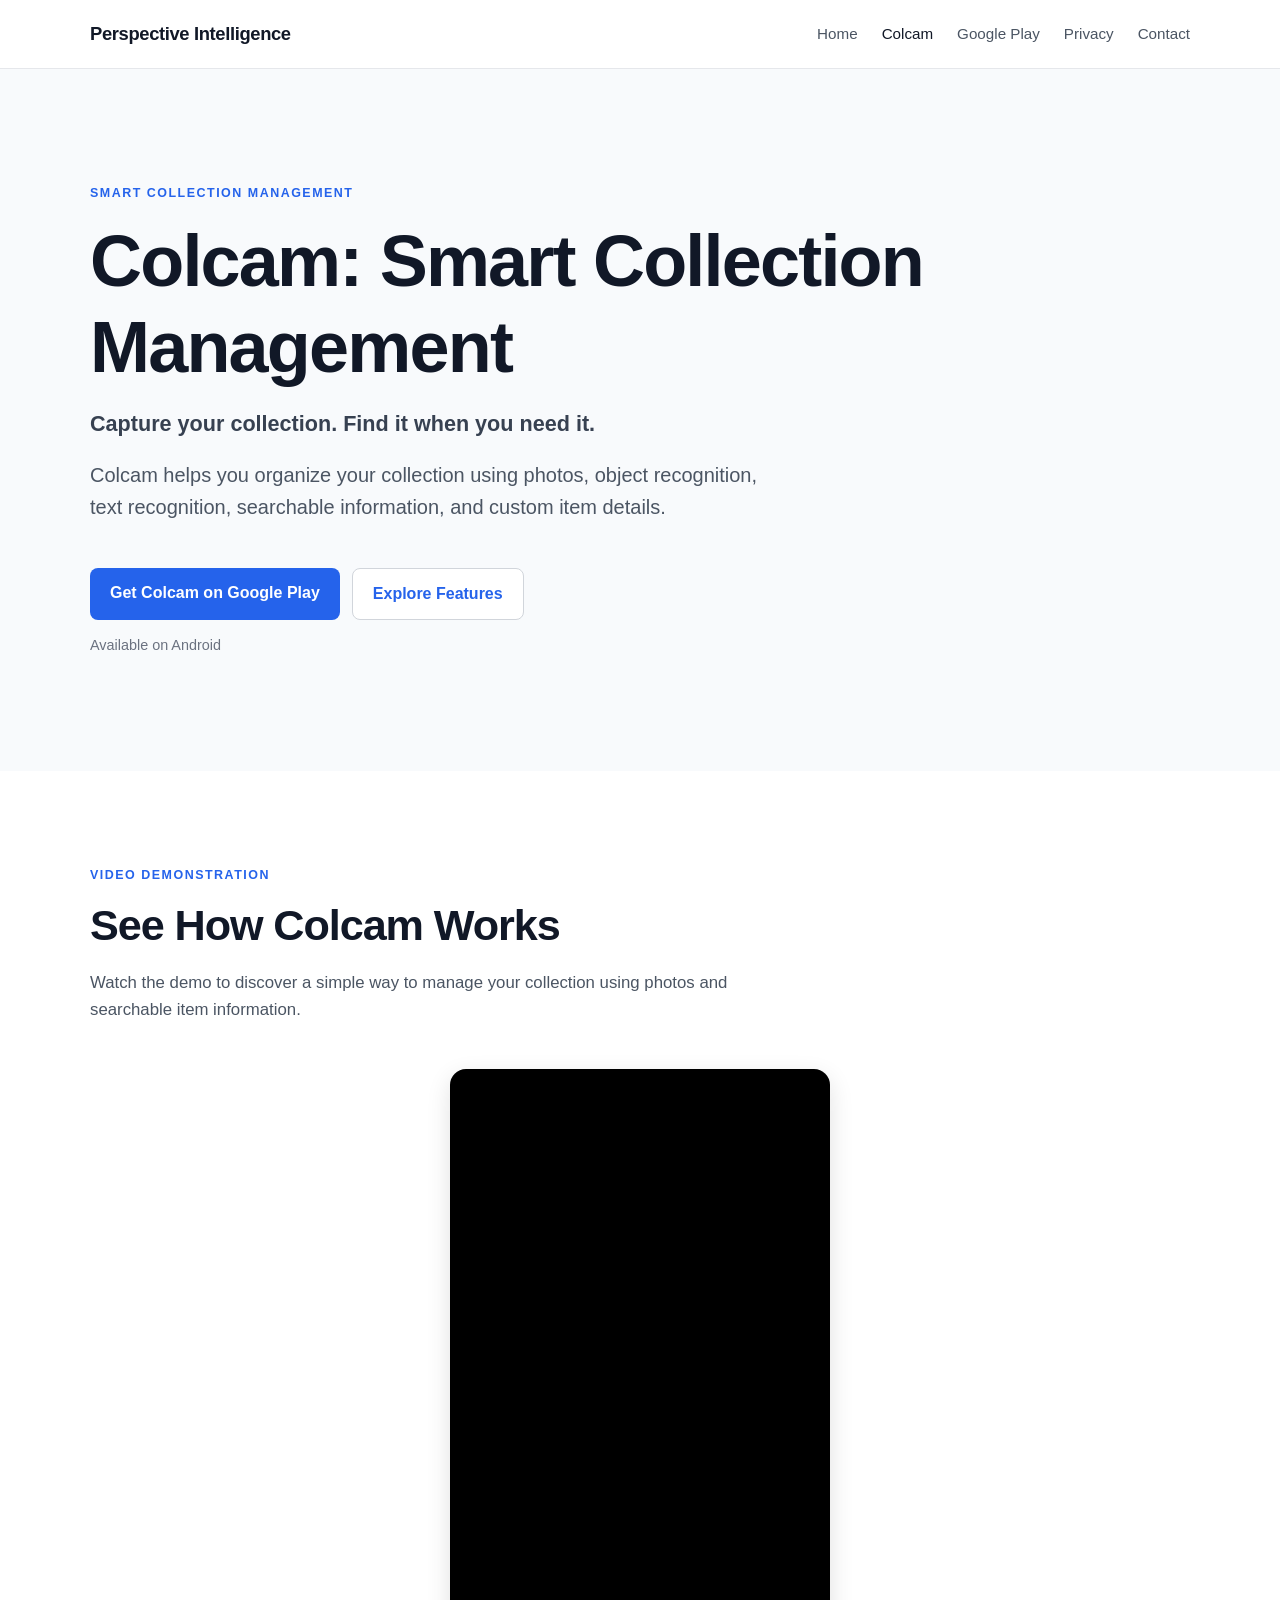
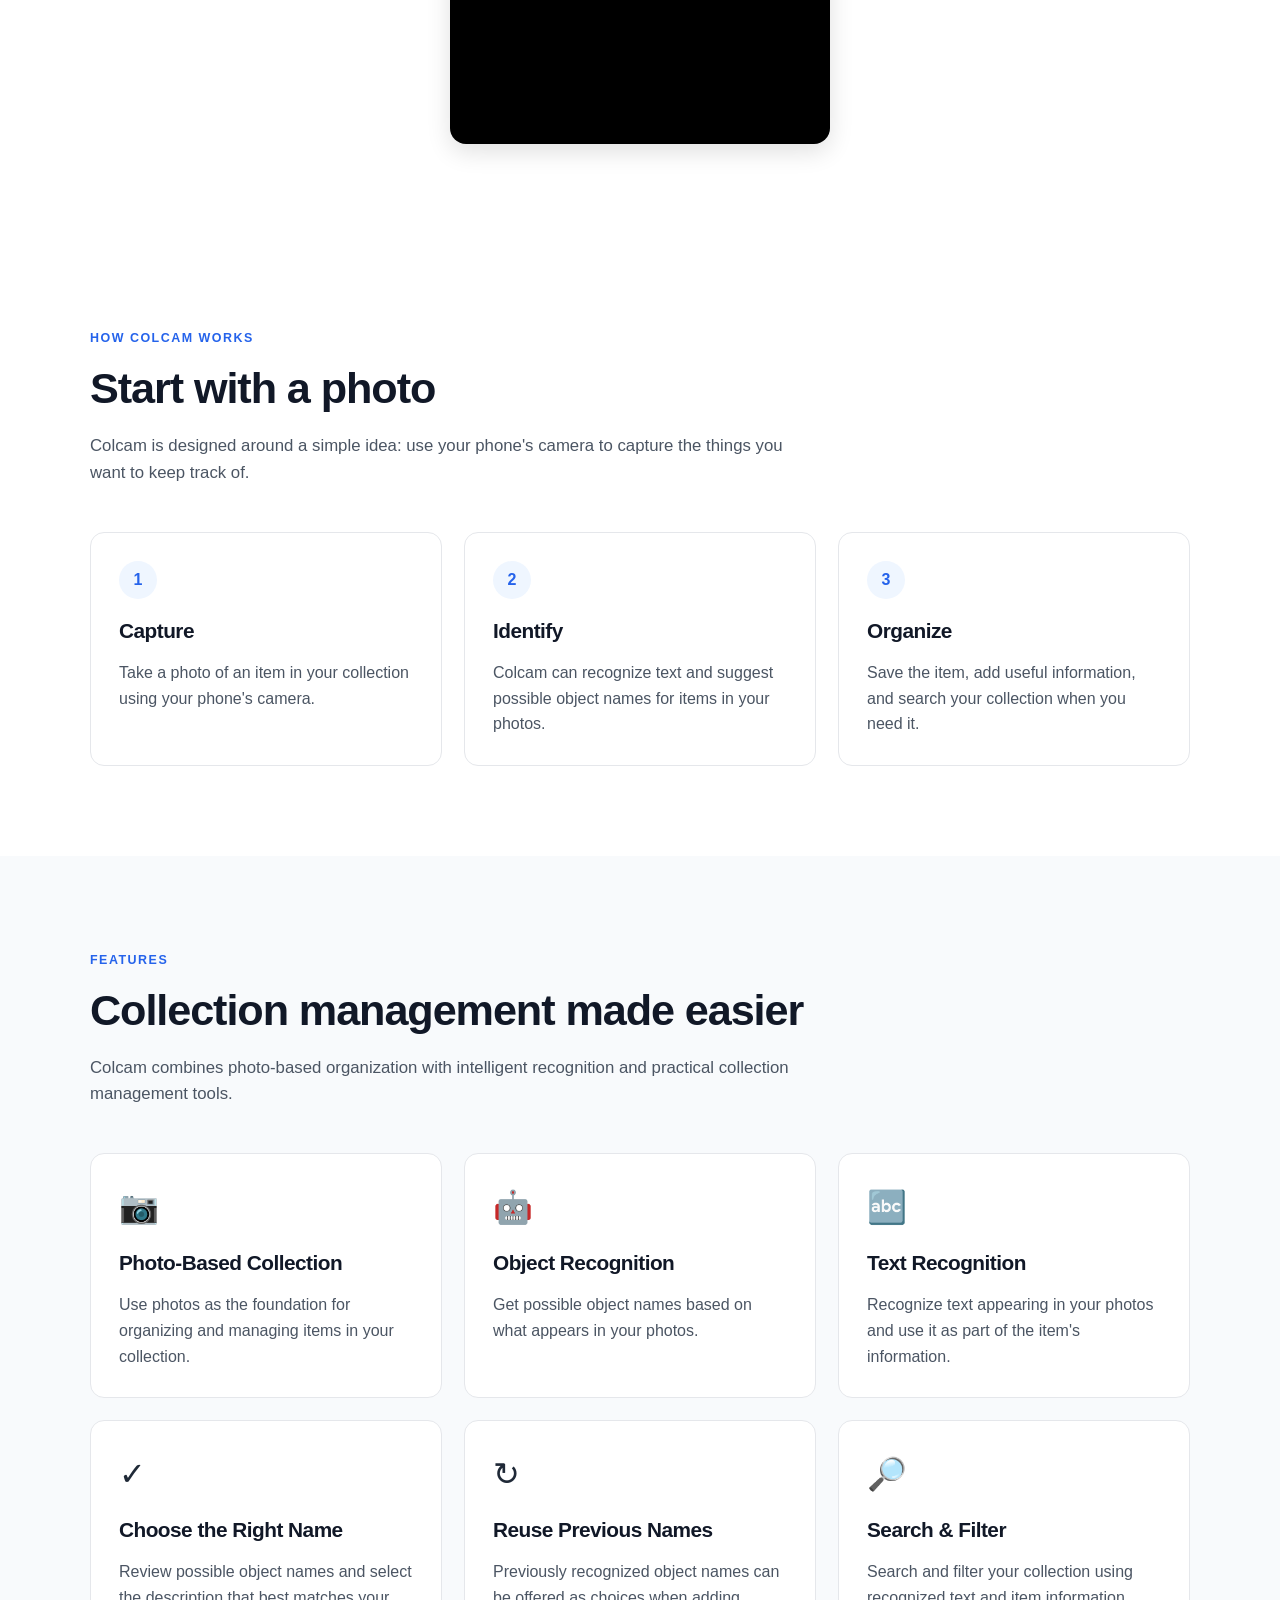
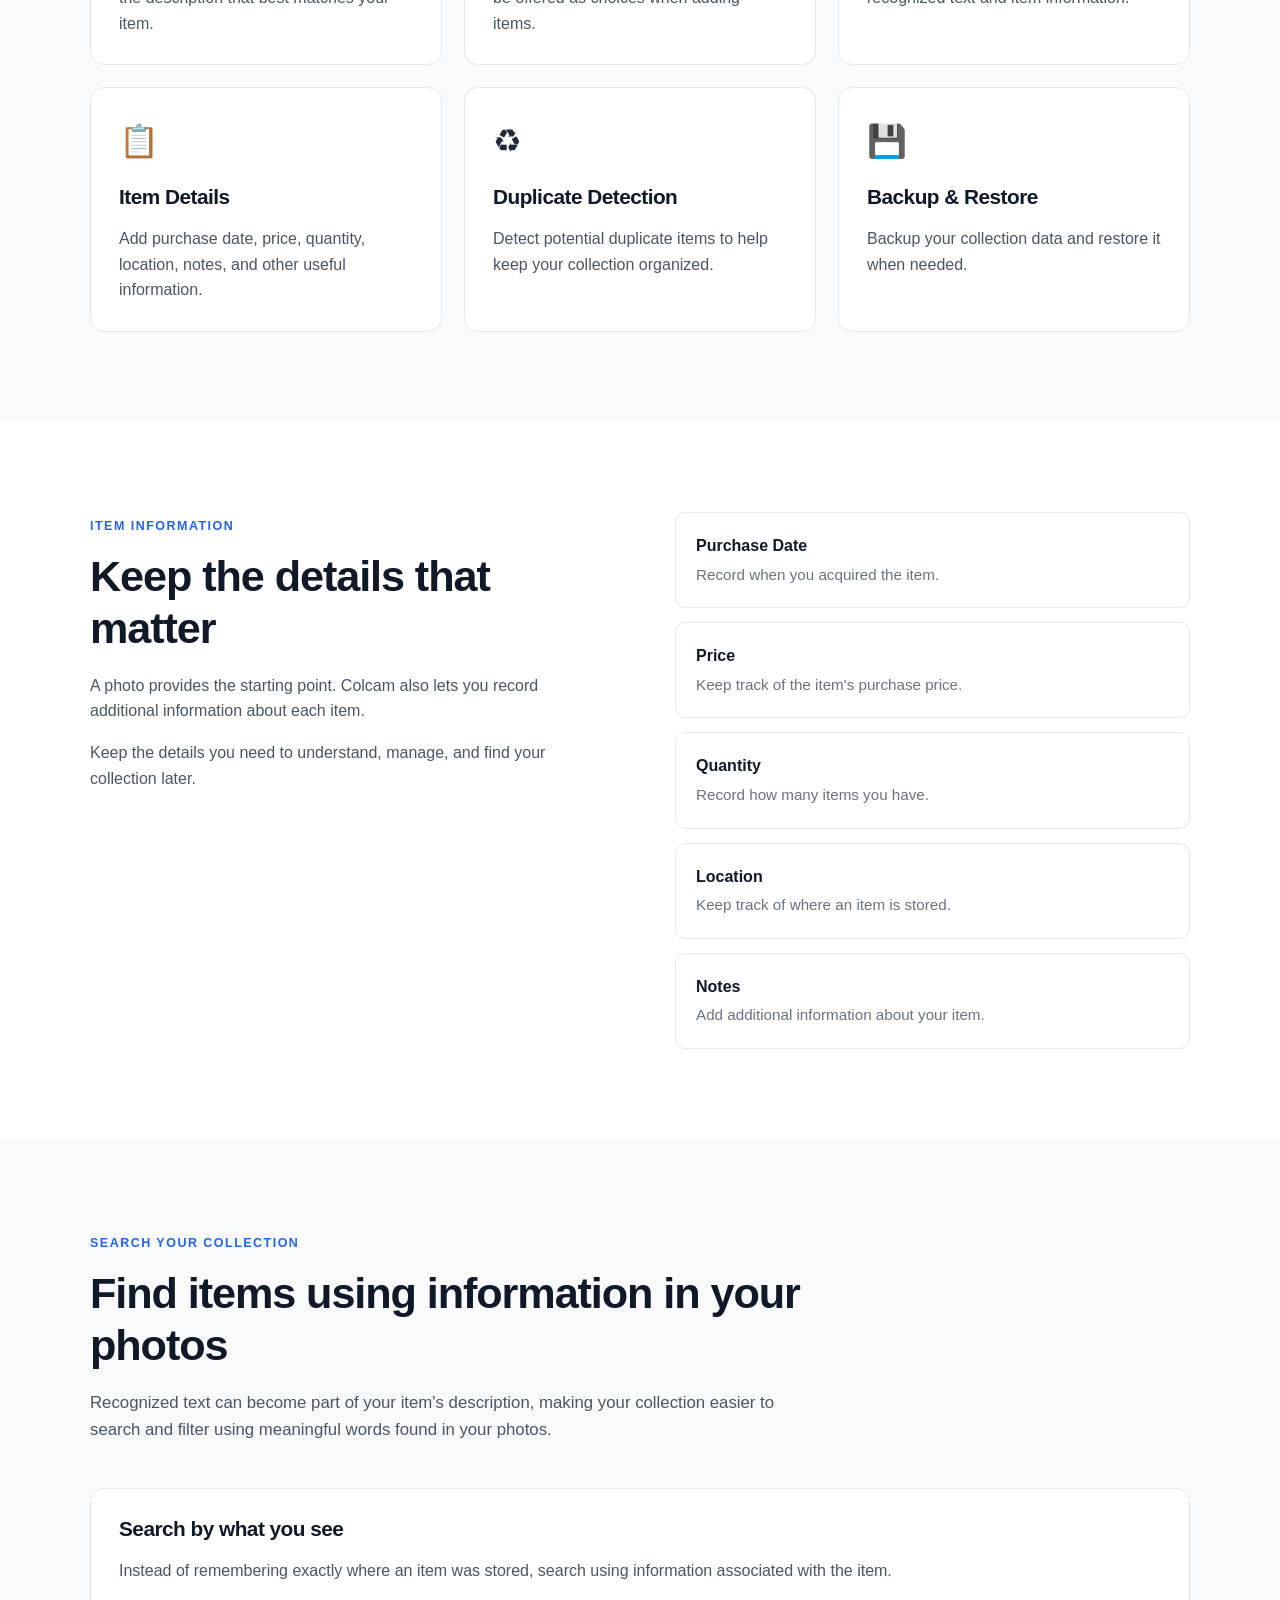
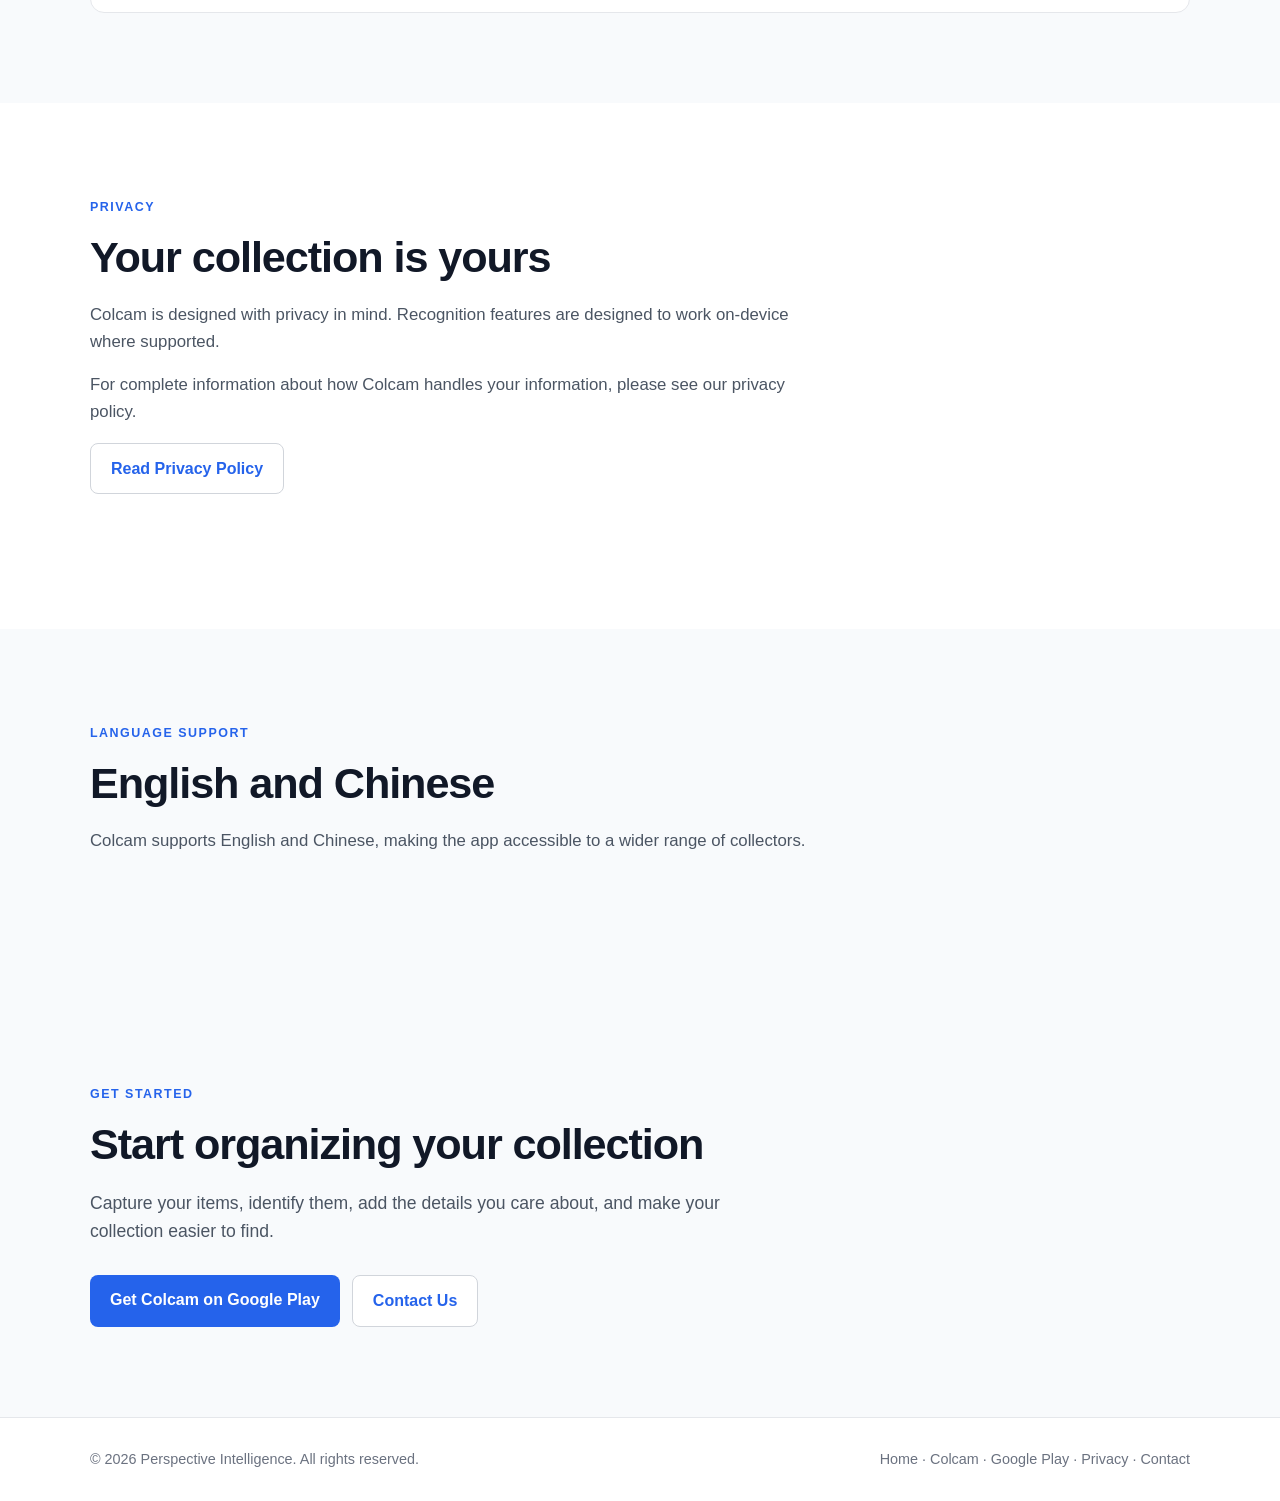
==== commit 6dbacb70: "Update colcam.html for new support email." ====
--- a/colcam.html
+++ b/colcam.html
@@ -90,7 +90,7 @@
                 Privacy
             </a>
 
-            <a href="mailto:zloongCompute@gmail.com">
+            <a href="mailto:support@perspectiveintelligence.ca">
                 Contact
             </a>
 
@@ -708,7 +708,7 @@
                 </a>
 
                 <a class="button secondary"
-                   href="mailto:zloongCompute@gmail.com">
+                   href="mailto:support@perspectiveintelligence.ca">
                     Contact Us
                 </a>
 
@@ -760,7 +760,7 @@
 
                 <span> · </span>
 
-                <a href="mailto:zloongCompute@gmail.com">
+                <a href="mailto:support@perspectiveintelligence.ca">
                     Contact
                 </a>
 
--- a/style.css
+++ b/style.css
@@ -445,3 +445,27 @@
         flex-direction: column;
     }
 }
+
+
+/* YouTube Shorts video */
+.video-wrapper {
+    width: 100%;
+    max-width: 380px;
+    aspect-ratio: 9 / 16;
+    margin: 0 auto;
+    overflow: hidden;
+    border-radius: 16px;
+    background: #000;
+    box-shadow: 0 8px 24px rgba(0, 0, 0, 0.12);
+}
+
+.video-wrapper iframe {
+    display: block;
+    width: 100%;
+    height: 100%;
+    border: 0;
+}
+
+.video-wrapper + .hero-buttons {
+    justify-content: center;
+}
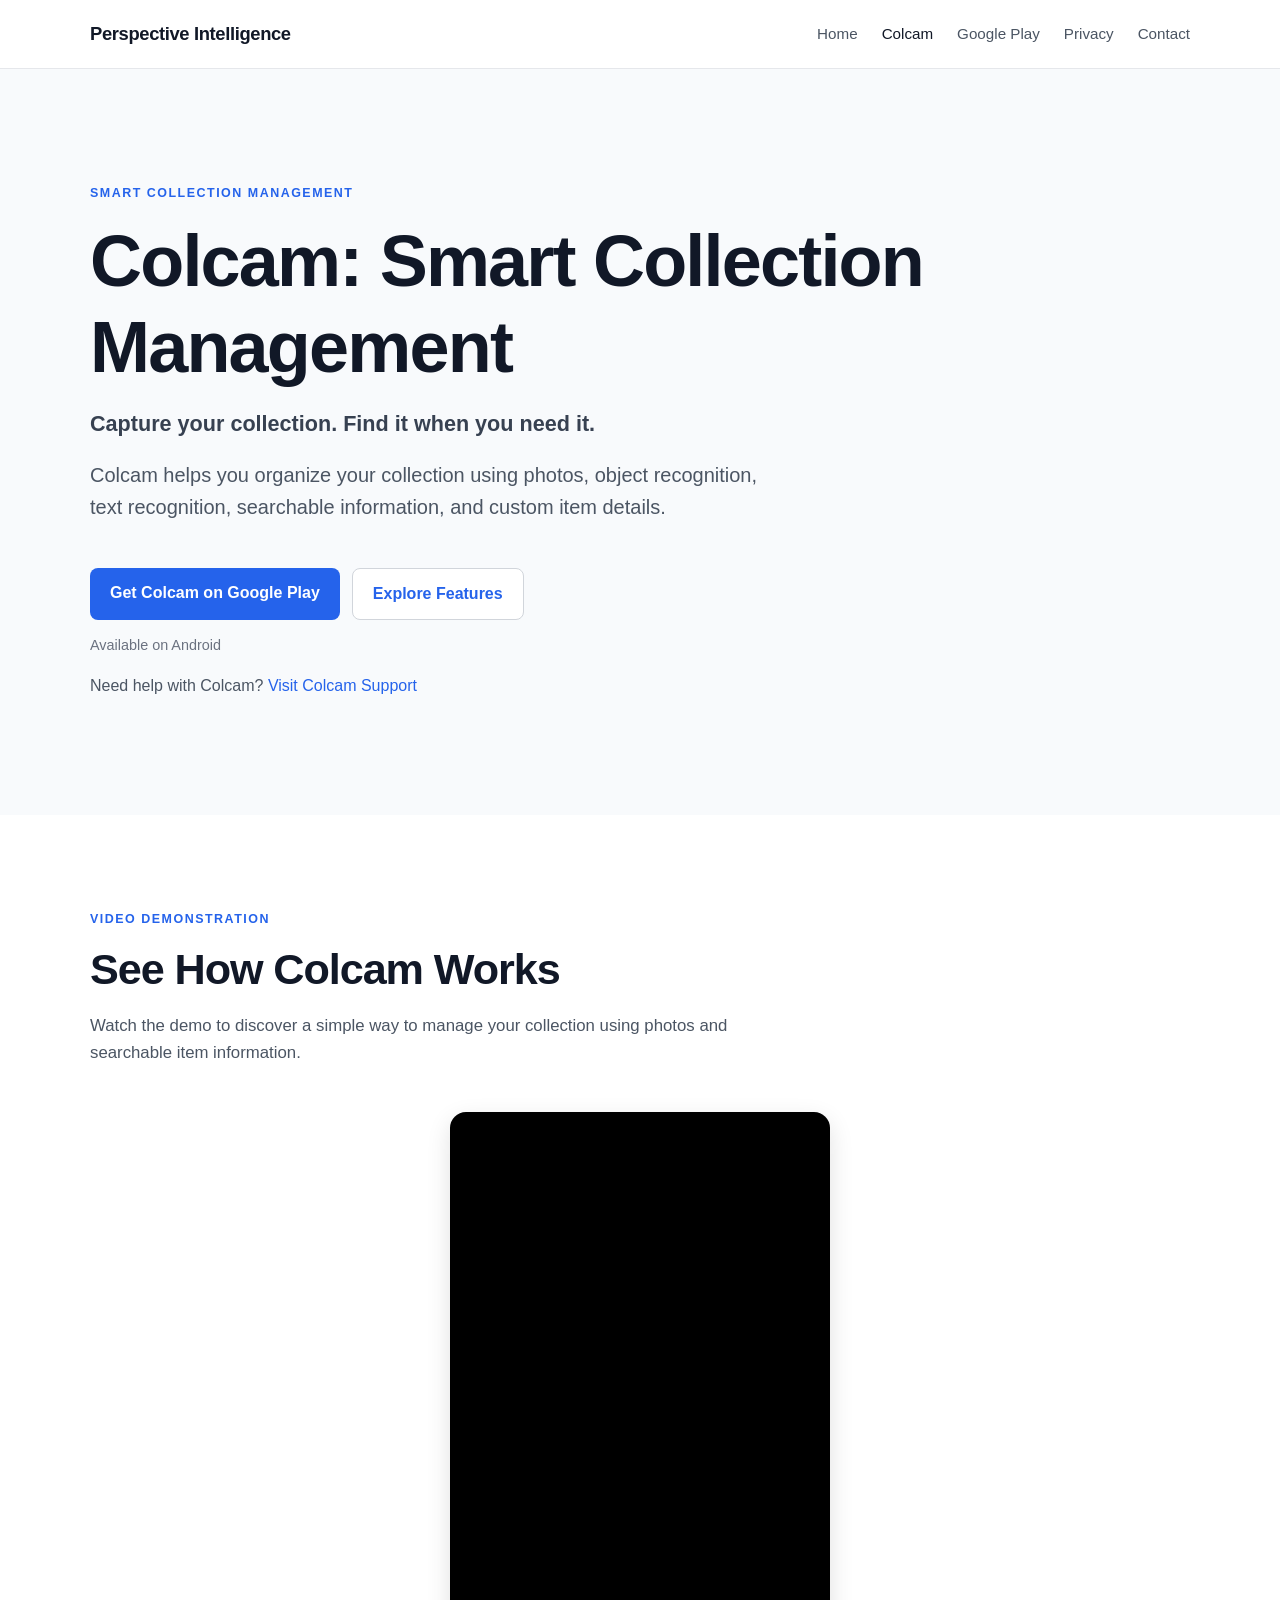
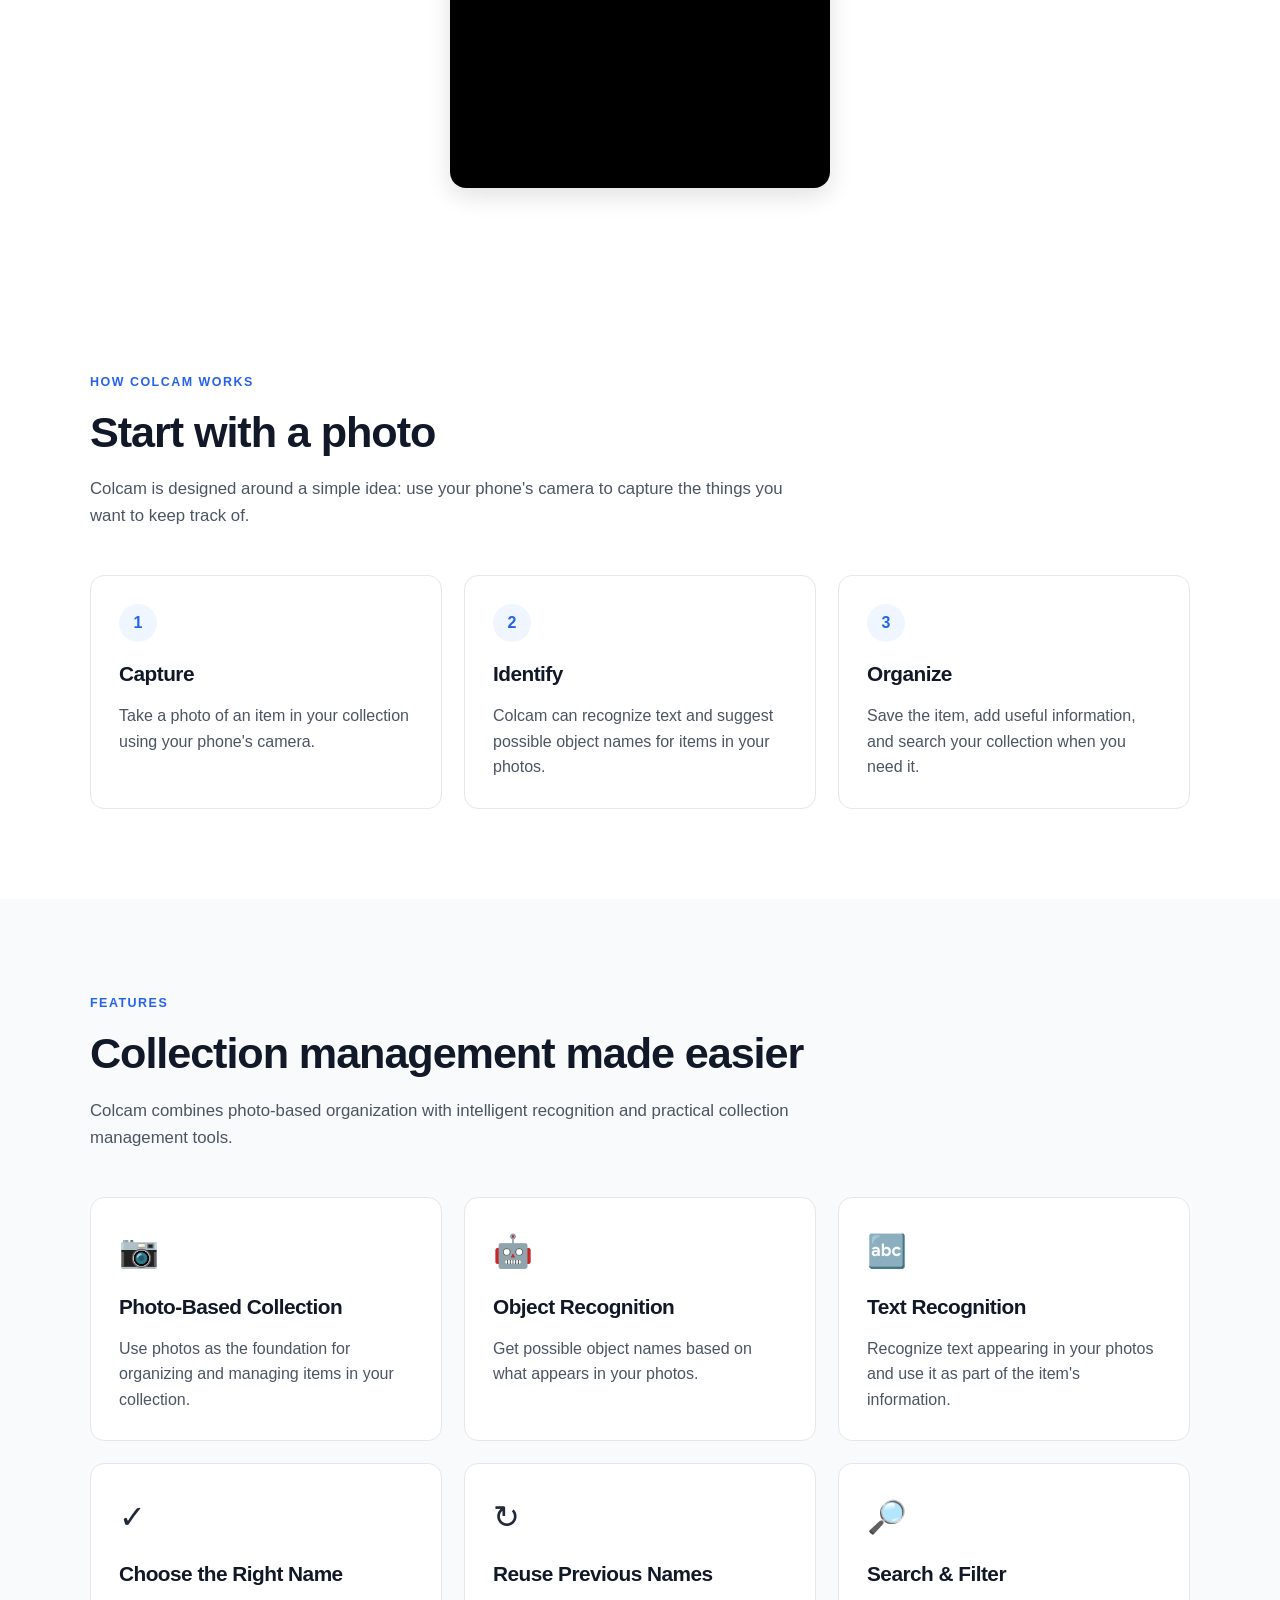
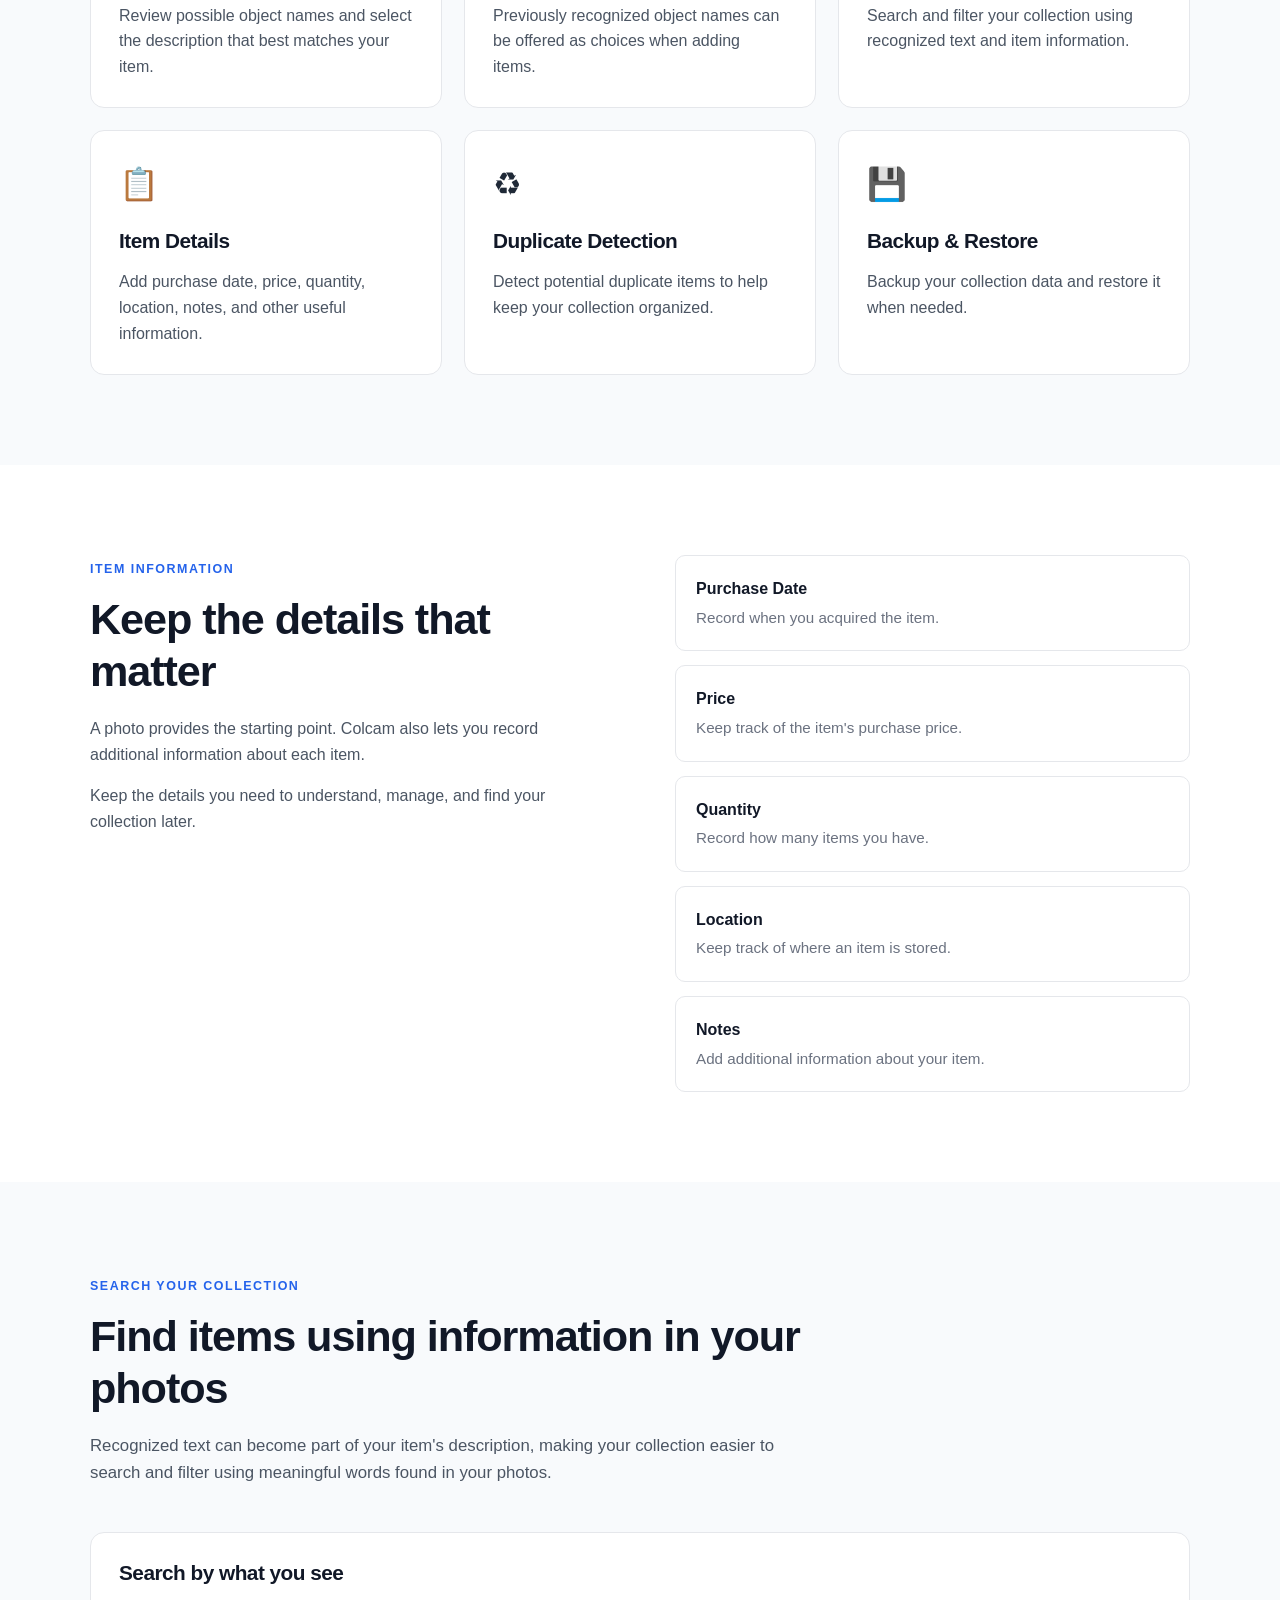
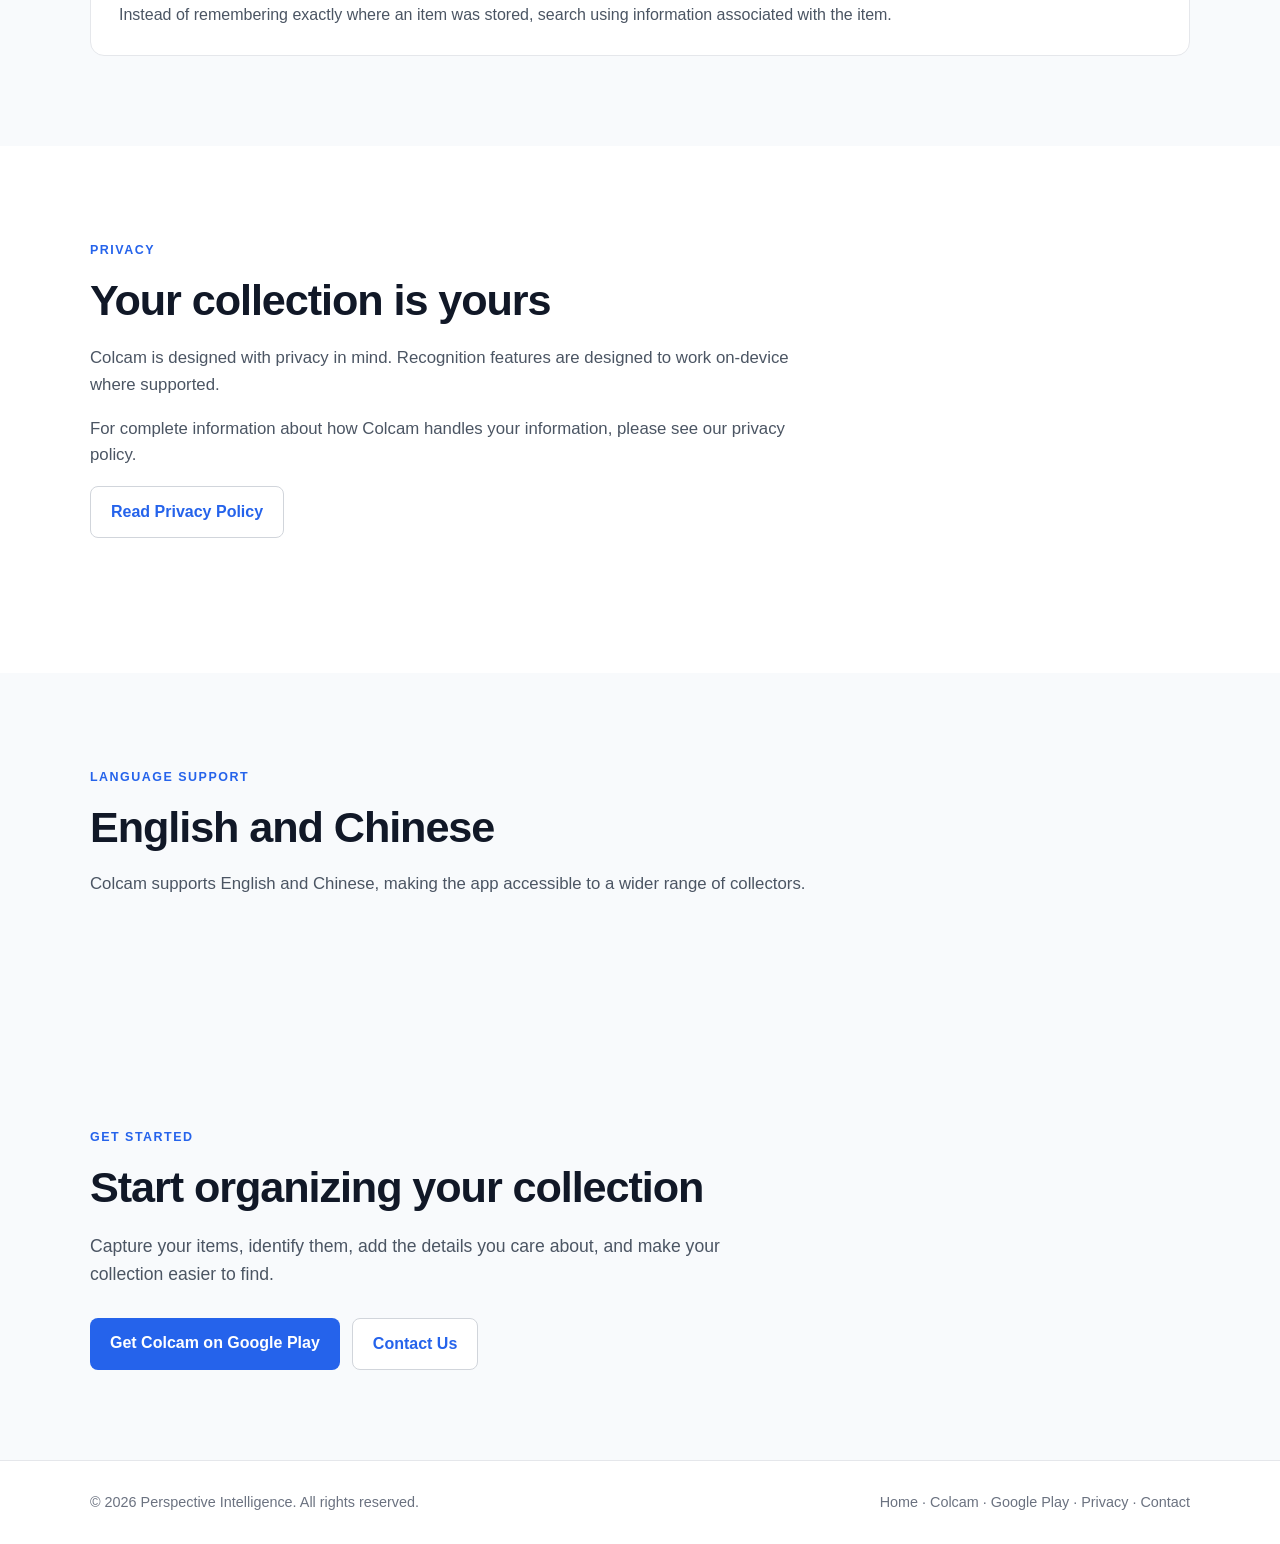
==== commit 218494b0: "Update colcam.html to include support page reference." ====
--- a/colcam.html
+++ b/colcam.html
@@ -148,7 +148,11 @@
             <p class="hero-note">
                 Available on Android
             </p>
-
+            
+            <p>
+              Need help with Colcam?
+              <a href="colcam_support.html">Visit Colcam Support</a>
+            </p>
         </div>
 
     </section>
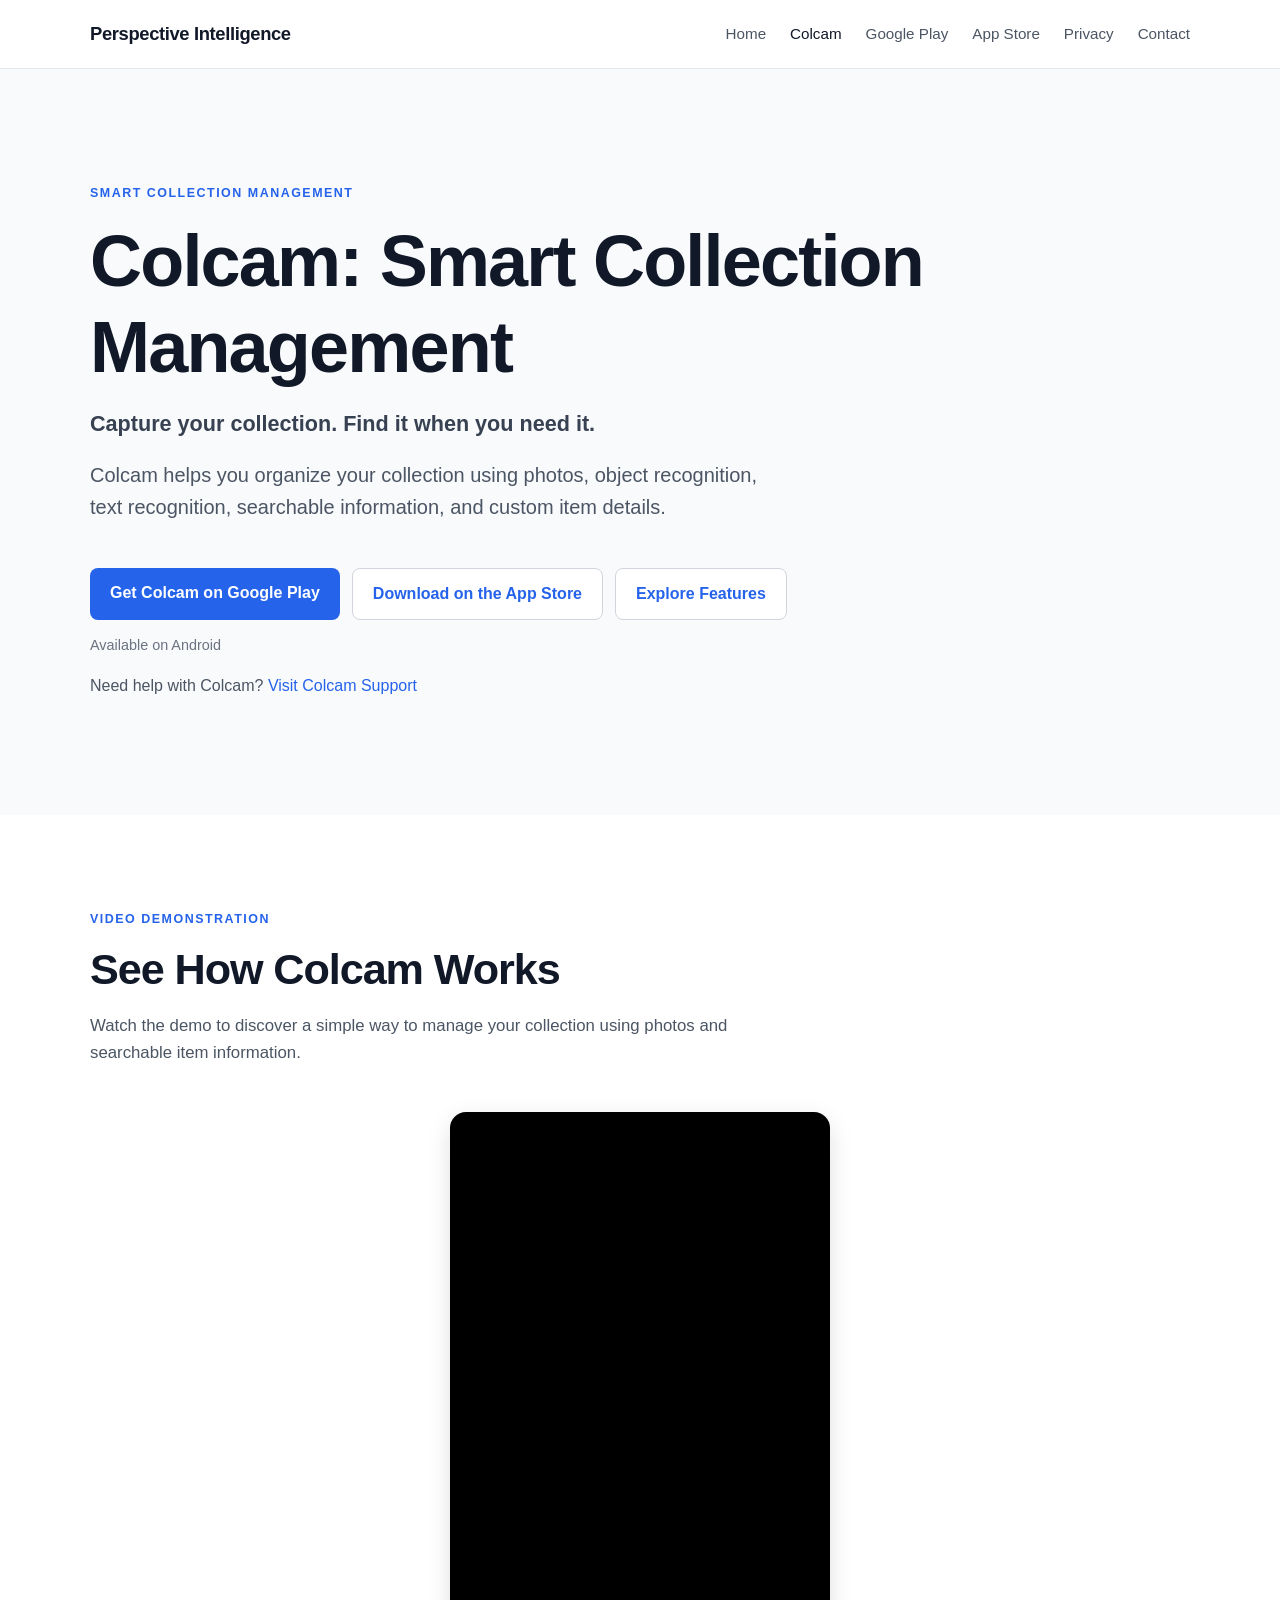
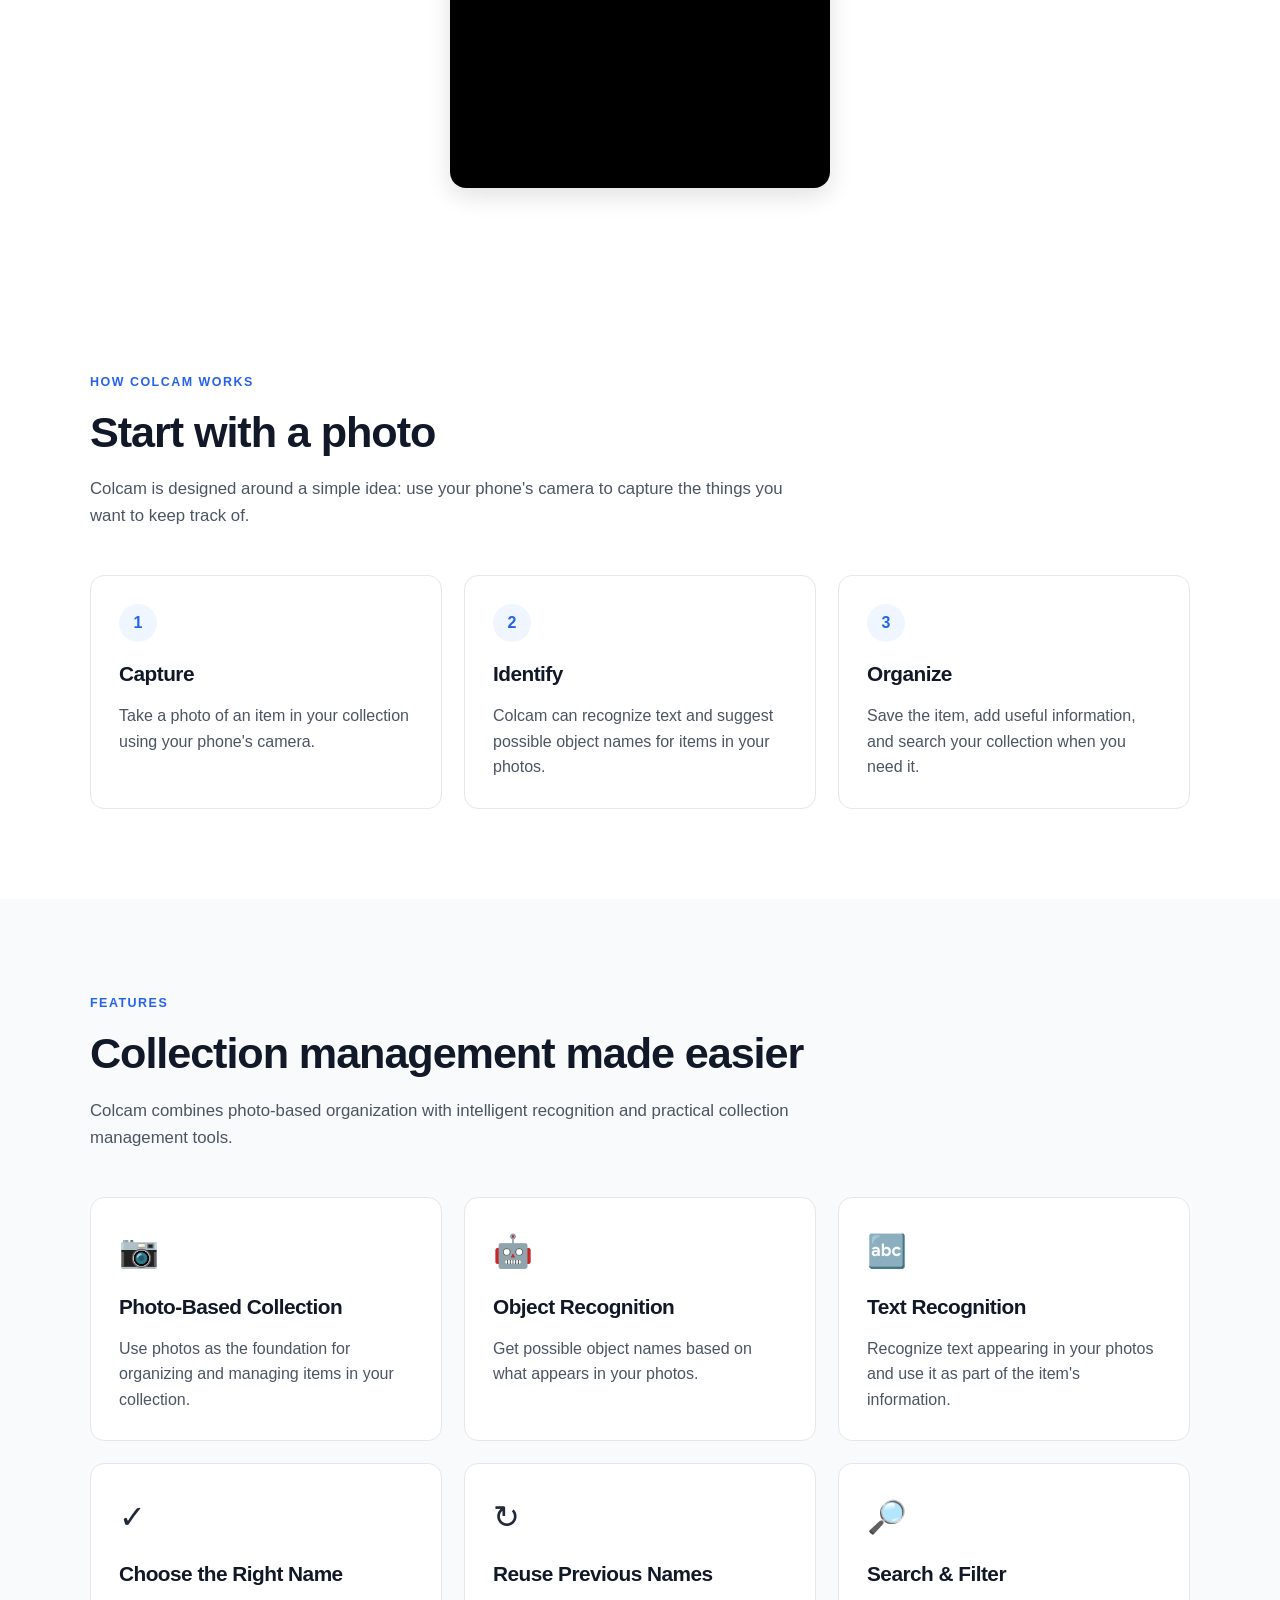
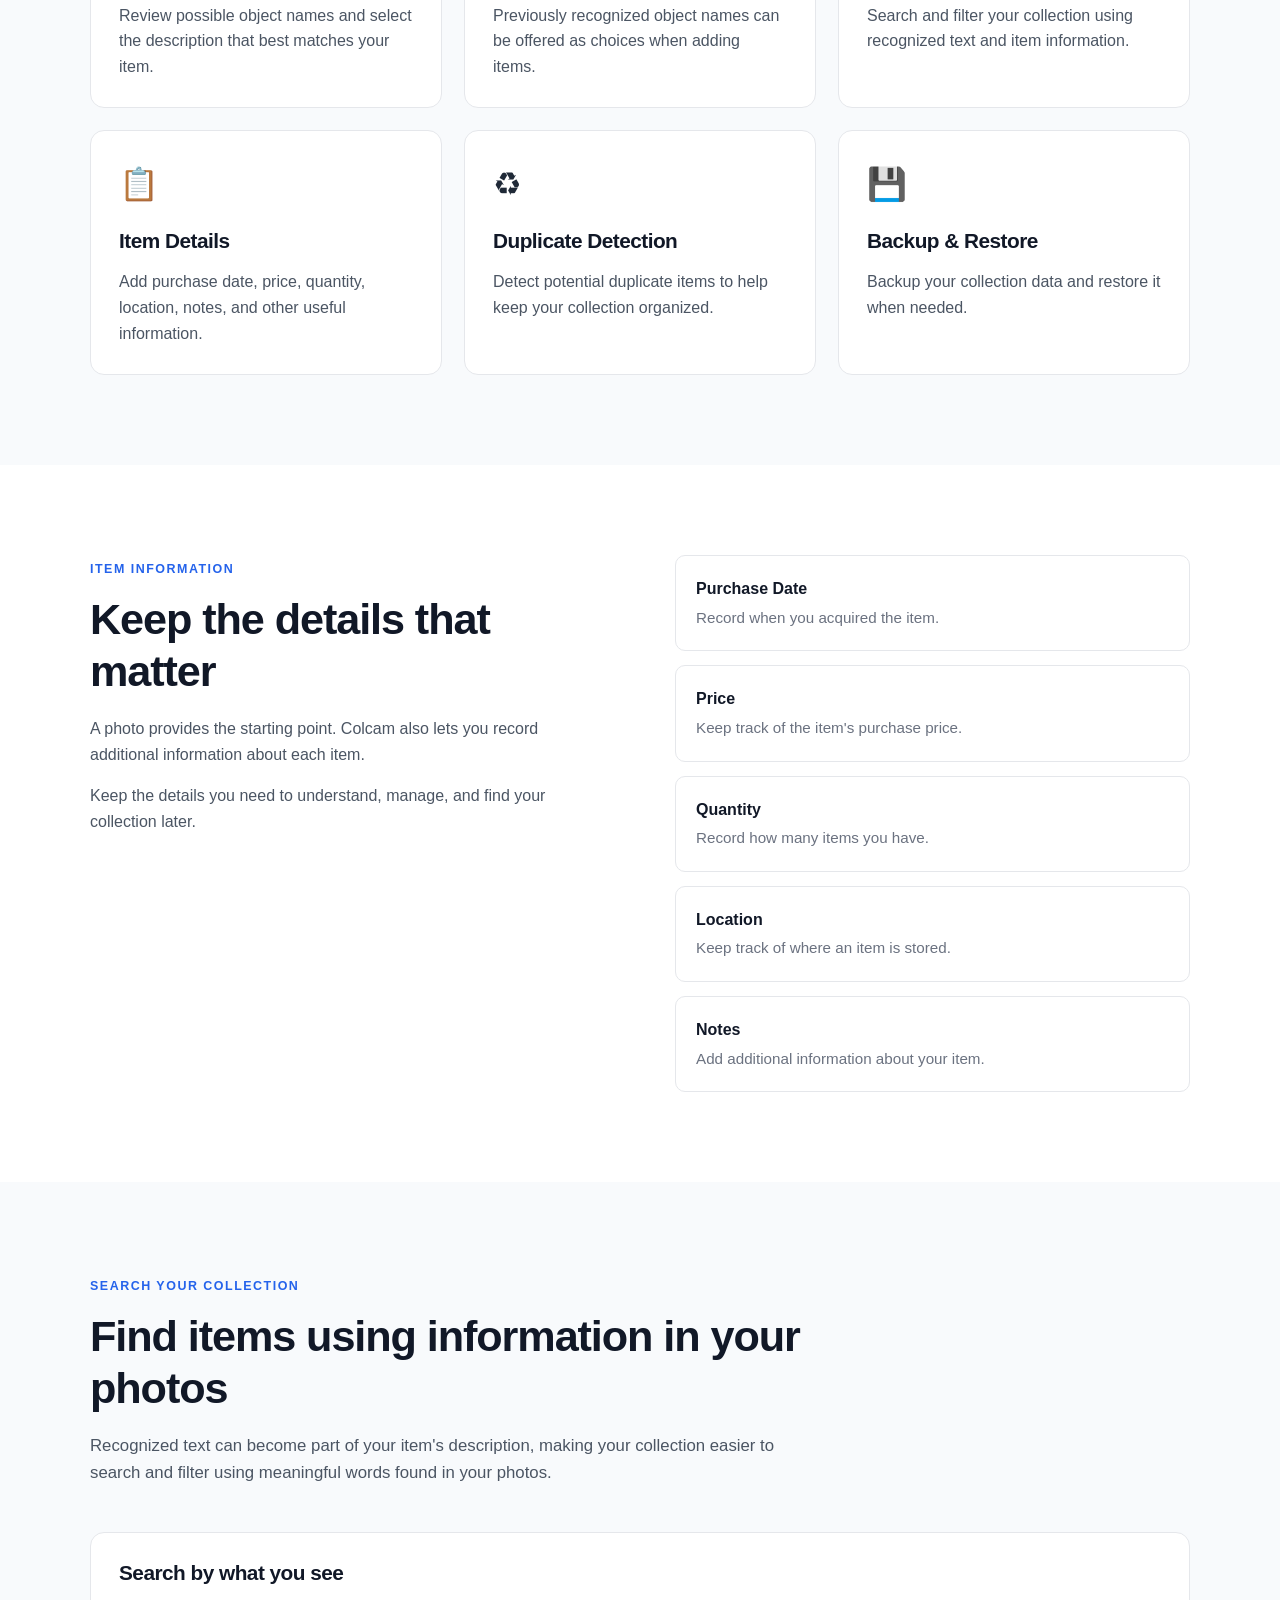
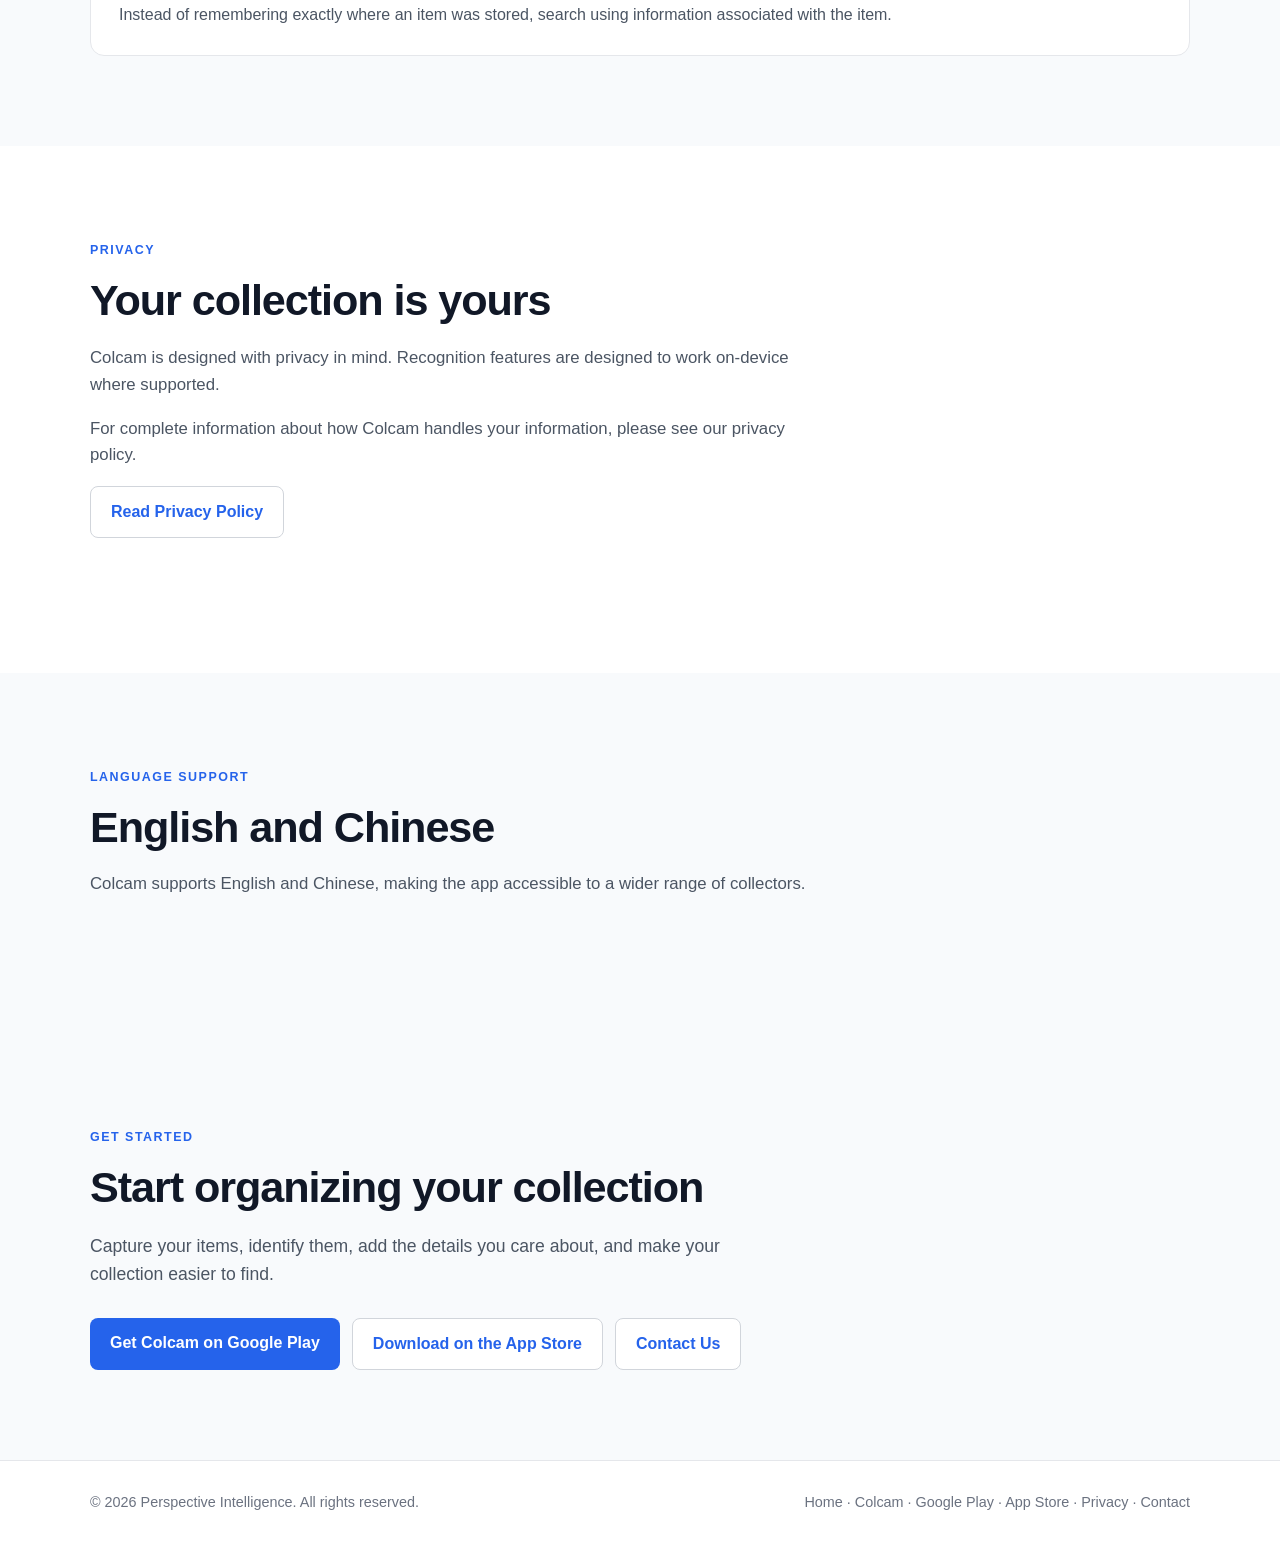
==== commit 9ee4b48b: "Update colcam.html for ios download" ====
--- a/colcam.html
+++ b/colcam.html
@@ -7,16 +7,16 @@
           content="width=device-width, initial-scale=1.0">
 
     <meta name="description"
-          content="Colcam is an Android collection management app that uses photos, object recognition, text recognition, search, and item details to help you organize your collection.">
+      content="Colcam is a collection management app for Android and iOS that uses photos, object recognition, text recognition, search, and item details to help organize your collection.">
 
     <meta name="theme-color"
           content="#2563eb">
 
     <meta property="og:title"
-          content="Colcam - Smart Collection Management">
+      content="Colcam - Smart Collection Management">
 
     <meta property="og:description"
-          content="Organize your collection with photos, object recognition, text recognition, search, and custom item details.">
+      content="Organize your collection with photos, object recognition, text recognition, search, and custom item details.">
 
     <meta property="og:type"
           content="website">
@@ -27,7 +27,7 @@
     <meta property="og:image"
           content="https://picompute.github.io/colcam-preview.png">
 
-    <title>Colcam - Collection Management App for Android</title>
+    <title>Colcam - Collection Management App for Android and iOS</title>
 
     <link rel="icon"
           type="image/png"
@@ -40,22 +40,25 @@
     <!-- Structured data -->
 
     <script type="application/ld+json">
-    {
-        "@context": "https://schema.org",
-        "@type": "MobileApplication",
-        "name": "Colcam",
-        "operatingSystem": "Android",
-        "applicationCategory": "UtilitiesApplication",
-        "description": "Colcam is an Android collection management app that uses photos, object recognition, text recognition, search, and item details to help organize collections.",
-        "url": "https://picompute.github.io/colcam.html",
-        "downloadUrl": "https://play.google.com/store/apps/details?id=com.pi.colcam",
-        "author": {
-            "@type": "Organization",
-            "name": "Perspective Intelligence",
-            "url": "https://picompute.github.io/"
-        }
+{
+    "@context": "https://schema.org",
+    "@type": "MobileApplication",
+    "name": "Colcam",
+    "operatingSystem": ["Android", "iOS"],
+    "applicationCategory": "UtilitiesApplication",
+    "description": "Colcam is a collection management app for Android and iOS that uses photos, object recognition, text recognition, search, and item details to help organize collections.",
+    "url": "https://picompute.github.io/colcam.html",
+    "downloadUrl": [
+        "https://play.google.com/store/apps/details?id=com.pi.colcam",
+        "https://apps.apple.com/us/app/colcam/id6826388807"
+    ],
+    "author": {
+        "@type": "Organization",
+        "name": "Perspective Intelligence",
+        "url": "https://picompute.github.io/"
     }
-    </script>
+}
+</script>
 
 </head>
 
@@ -85,7 +88,11 @@
                rel="noopener">
                 Google Play
             </a>
-
+            <a href="https://apps.apple.com/us/app/colcam/id6826388807"
+               target="_blank"
+               rel="noopener">
+                App Store
+            </a>
             <a href="privacy.html">
                 Privacy
             </a>
@@ -137,7 +144,12 @@
                    rel="noopener">
                     Get Colcam on Google Play
                 </a>
-
+                <a class="button secondary"
+                   href="https://apps.apple.com/us/app/colcam/id6826388807"
+                   target="_blank"
+                   rel="noopener">
+                    Download on the App Store
+                </a>
                 <a class="button secondary"
                    href="#features">
                     Explore Features
@@ -710,7 +722,12 @@
                    rel="noopener">
                     Get Colcam on Google Play
                 </a>
-
+                <a class="button secondary"
+                   href="https://apps.apple.com/us/app/colcam/id6826388807"
+                   target="_blank"
+                   rel="noopener">
+                    Download on the App Store
+                </a>
                 <a class="button secondary"
                    href="mailto:support@perspectiveintelligence.ca">
                     Contact Us
@@ -755,7 +772,12 @@
                    rel="noopener">
                     Google Play
                 </a>
-
+                <span> · </span>
+                <a href="https://apps.apple.com/us/app/colcam/id6826388807"
+                   target="_blank"
+                   rel="noopener">
+                    App Store
+                </a>
                 <span> · </span>
 
                 <a href="privacy.html">
